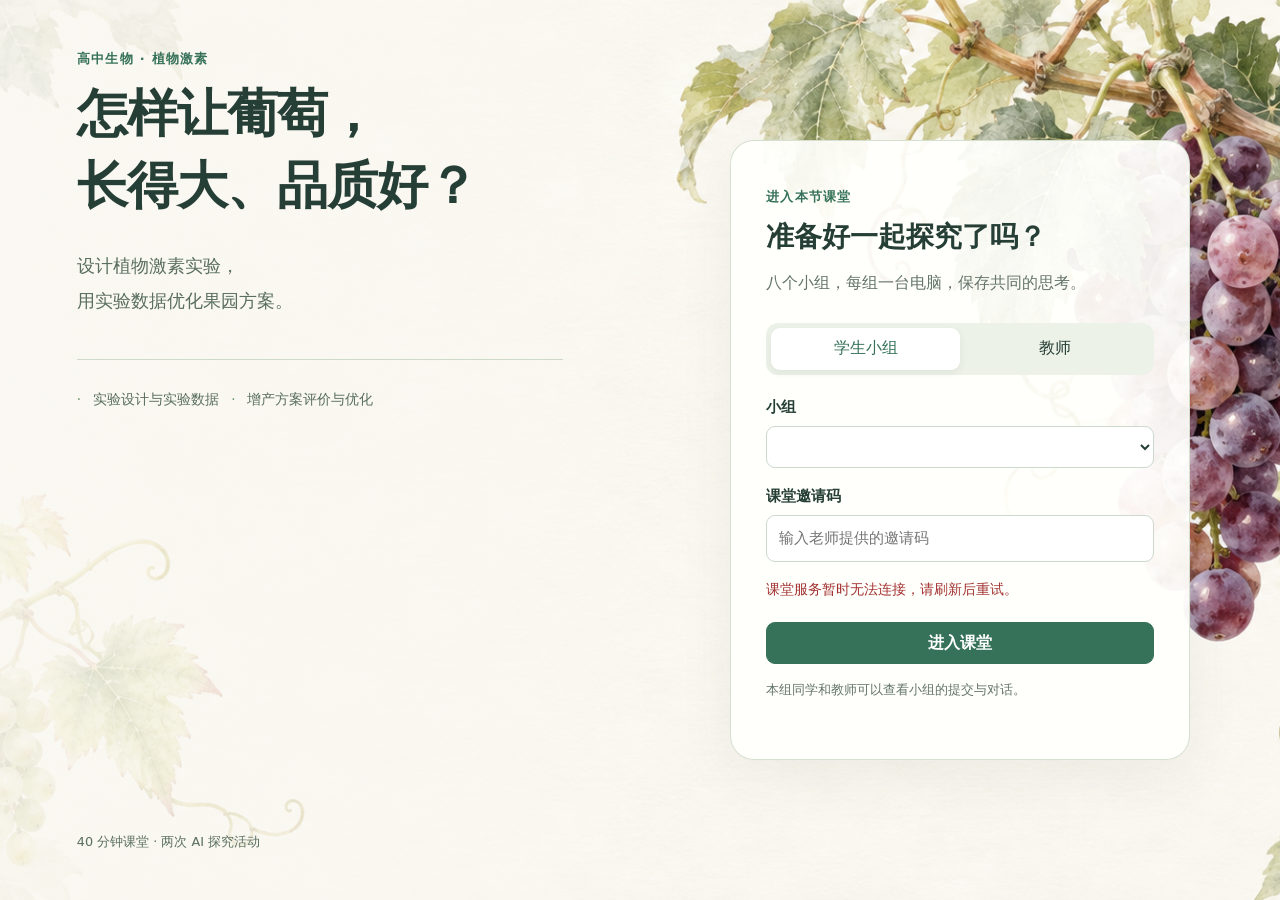
==== classroom-ai-prototype/index.html @ f1df3213 "Display latest submitted text and images in teacher group details" ====
<!doctype html>
<html lang="zh-CN"><head><meta charset="utf-8"><meta name="viewport" content="width=device-width,initial-scale=1"><meta name="description" content="植物激素与葡萄增产：提交实验设计获取百粒质量，拍照评价增产方案"><title>植物激素与葡萄增产</title><link rel="icon" href="data:,"><link rel="stylesheet" href="lesson.css?v=20261009-submitted-materials"><link rel="stylesheet" href="botanical-background.css?v=20261008-green-theme"><link rel="stylesheet" href="student-sidebar.css?v=20261006a"></head>
<body>
<a class="skip-link" href="#main">跳到课堂内容</a>
<section id="loginScreen" class="login-screen"><div class="login-intro"><div><p class="eyebrow">高中生物 · 植物激素</p><h1>怎样让葡萄，<br>长得大、品质好？</h1><p class="intro-text">设计植物激素实验，<br>用实验数据优化果园方案。</p><ol class="intro-steps"><li>实验设计与实验数据</li><li>增产方案评价与优化</li></ol></div><small>40 分钟课堂 · 两次 AI 探究活动</small></div>
<form id="loginForm" class="login-form"><p class="eyebrow">进入本节课堂</p><h2>准备好一起探究了吗？</h2><p class="muted">八个小组，每组一台电脑，保存共同的思考。</p><div class="role-tabs" role="group" aria-label="课堂身份"><button type="button" data-role="student" class="active" aria-pressed="true">学生小组</button><button type="button" data-role="teacher" aria-pressed="false">教师</button></div><label id="groupField">小组<select id="loginGroup" required></select></label><label id="nameField" class="hidden">教师<select id="loginName"></select></label><label>课堂邀请码<input id="classCode" autocomplete="off" required placeholder="输入老师提供的邀请码"></label><label id="teacherPasswordField" class="hidden">教师密码<input id="teacherPassword" type="password" autocomplete="current-password"></label><p id="loginError" class="error" role="alert"></p><button id="loginSubmit" class="primary" type="submit">进入课堂</button><p class="fine">本组同学和教师可以查看小组的提交与对话。</p></form></section>
<div id="app" class="app hidden"><button id="sidebarToggle" type="button" class="sidebar-toggle" aria-label="展开课堂导航" title="展开课堂导航" aria-expanded="false" aria-controls="classroomSidebar"><span aria-hidden="true"></span></button><aside id="classroomSidebar" class="sidebar" aria-label="课堂导航"><p class="side-label">本次研究</p><label class="sr-only" for="lessonSelect">选择课次</label><select id="lessonSelect"></select><nav id="stageNav" aria-label="研究环节"></nav><div class="side-bottom"><button id="legacyButton" class="side-link">旧课记录</button><span id="identityLabel"></span><button id="logoutButton" class="side-link">退出课堂</button></div></aside>
<main id="main" tabindex="-1"><header class="topbar"><span>生物学 / 植物生命活动的调节</span><div id="lessonHeading" class="lesson-heading hidden"><h1 id="questionTitle"></h1><span id="lessonReadOnly" class="state hidden">已归档，只读</span></div><div class="actions"><span id="groupBadge" class="group-badge hidden"></span><span id="syncStatus" role="status">正在同步</span><button id="refreshButton">刷新</button><span class="fine">AI 引导始终在场</span></div></header><div id="emptyState" class="empty hidden"></div>
<div id="lessonSurface"><details id="lessonMaterials" class="lesson-materials"><summary>查阅本课资料<span class="fine">点击展开 / 收起</span></summary><div class="materials-content"><div id="materialTabs" class="material-tabs" role="tablist"></div><div id="materialBody"></div></div></details><div id="teacherControls" class="teacher-controls hidden"></div>
<div class="main-grid" id="mainGrid"><div id="workspace"><div id="studentWorkspace" class="student-grid">

<section class="work-panel panel"><div class="panel-heading"><h2>本组研究记录</h2><span id="workState" class="state">未开始</span></div><p id="submissionTask" class="submission-task"></p><form id="workForm"><div id="workFields"></div><section id="modelTools" class="hidden"></section><div id="generalAttachments"><div class="attachment-head"><strong>本组附件</strong><div class="actions"><button type="button" id="cameraButton">拍照</button><button type="button" id="uploadButton">上传</button></div></div><input type="file" id="fileInput" multiple class="hidden" accept=".png,.jpg,.jpeg,.webp,.pdf,.doc,.docx,.xlsx,.csv,.txt,.md"><p id="attachmentHint" class="fine">拍照后确认即可自动交给 AI；选择文件上传后请点击提交。单份最大 20 MB。</p><div id="workFiles"></div></div><div id="submitRow" class="submit-row"><span id="saveStatus" role="status">草稿自动保存</span><button type="button" id="saveButton">保存草稿</button><button type="submit" id="submitButton" class="primary">提交本组成果</button></div></form><details id="versionsPanel" class="versions"><summary>查看提交与修改记录 <span id="versionCount"></span></summary><div id="versionsBody"></div></details></section></div>
<section id="teacherWorkspace" class="hidden"><div class="overview-heading"><h2>全班探究进展</h2><button type="button" id="teachingGuide">提示词与评分量规</button><p id="overviewSummary" class="muted"></p></div><section id="teacherSummary" class="panel teacher-summary hidden" aria-labelledby="teacherSummaryTitle"><div class="panel-heading"><h2 id="teacherSummaryTitle">实验设计问题智能汇总</h2><div class="actions"><span class="state">随最新提交自动更新</span><button type="button" id="presentSummary">全屏展示问题</button></div></div><p class="fine">汇总各组实验设计中的具体不足及其影响，供教师查看与点评。点击组号查看设计，展开查看原文依据。</p><div id="teacherSummaryBody"></div></section><div id="groupGrid" class="group-grid"></div><div class="teacher-detail-grid"><section id="groupDetail" class="panel"></section><section class="panel teacher-materials"><div class="panel-heading"><h2>当前教学材料</h2></div><div id="teacherMaterials"></div></section></div><details class="panel event-panel"><summary>材料开放与分发记录</summary><div id="eventsBody"></div></details><div id="teacherFileList" class="hidden"></div></section></div>
<aside id="aiPanel" class="ai-panel panel hidden" aria-label="AI 指导">
<div id="conversationScroll"><p class="ai-notice">我会帮助检查方案与证据。结论由你们提出，实验结果以材料标注为准。</p><div id="assignmentArea"></div><div id="chatMessages" aria-live="polite"></div></div>
<div id="chatAttachments"></div>
<form id="chatForm"><label class="sr-only" for="chatInput">向 AI 提问</label><textarea id="chatInput" aria-describedby="chatKeyboardHint" rows="3" maxlength="12000" placeholder="指出你们最想讨论的一个问题……"></textarea><span id="chatKeyboardHint" class="fine chat-keyboard-hint">Enter 发送 · Shift+Enter 换行</span>
<div class="voice-controls chat-toolbar"><button type="button" id="voiceStart">开始说话</button><button type="button" id="voiceStop" class="hidden">停止并发送</button><button type="button" id="voiceCancel" class="hidden">取消</button><button type="button" id="chatCamera">拍照上交</button><button type="button" id="chatUpload">上传材料</button><button type="button" id="chatSubmit">提交本组成果</button><button type="submit" id="sendButton" class="primary">发送</button></div>
<div class="chat-feedback"><span id="voiceStatus" role="status"></span><span id="chatStatus" class="fine"></span></div></form></aside></div></div></main></div>
<aside id="studentScoreBubble" class="score-bubble hidden" aria-label="本组评分与反馈">
<button type="button" id="scoreBubbleToggle" class="score-bubble-toggle" aria-expanded="false" aria-controls="studentScore"><span class="score-bubble-icon" aria-hidden="true">✦</span><span class="score-bubble-label"><strong>评分与反馈</strong><small id="scoreBubbleStage"></small></span><strong id="scoreBubblePoints" class="score-bubble-points" aria-live="polite"></strong><span id="scoreBubbleToggleText">展开</span></button>
<div id="studentScore" class="score-bubble-body hidden"></div><div id="scoreBubbleActions" class="score-bubble-actions hidden"><button type="button" id="scoreBubbleMove">移到左侧</button><button type="button" id="scoreRevise" class="primary">修改本组成果</button></div></aside>
<dialog id="presentationDialog" class="presentation-dialog single-projection" aria-labelledby="presentationTitle"><div id="presentationSurface" class="presentation-surface"><div class="presentation-top"><div><p class="eyebrow">全班交流</p><h2 id="presentationTitle"></h2></div><div class="actions"><button type="button" id="presentationMode" aria-pressed="false" aria-controls="comparison">展示小组与 AI 对话</button><button id="fullscreenButton">全屏</button><button id="closePresentation">关闭展示</button></div></div><div class="compare-controls"><label>展示小组<select id="presentationGroup"></select></label><button id="comparePrevious">← 上一组</button><button id="compareRefresh">更新展示</button><button id="compareNext">下一组 →</button><button id="compareAuto" aria-pressed="false">自动切换（20 秒）</button><span id="compareStatus" class="fine" role="status"></span></div><div id="comparison" class="comparison"></div></div></dialog>
<dialog id="summaryPresentationDialog" class="summary-presentation-dialog" aria-labelledby="summaryPresentationTitle"><div id="summaryPresentationSurface" class="presentation-surface"><div class="presentation-top"><div><p class="eyebrow">环节 2 · 教师查看 · 各组设计不足</p><h2 id="summaryPresentationTitle">实验设计问题智能汇总</h2></div><div class="actions"><button type="button" id="summaryFullscreen">全屏</button><button type="button" id="closeSummaryPresentation">关闭展示</button></div></div><div id="summaryPresentationBody" class="summary-presentation-body" tabindex="0" aria-label="实验设计问题，可滚动查看"></div></div></dialog>
<dialog id="historyDialog" class="history-dialog"><div class="panel-heading"><h2>旧课记录</h2><button id="closeHistory" aria-label="关闭旧课记录">×</button></div><div id="historyBody"></div></dialog>
<dialog id="adjustDialog"><form id="adjustForm"><h2>调整本组假设情境</h2><p id="adjustInfo" class="muted"></p><label>匹配的处理<select id="adjustTreatment"></select></label><label>情境<select id="adjustVariant"><option value="0">情境 A</option><option value="1">情境 B</option><option value="2">情境 C</option></select></label><p id="adjustPreview"></p><label>调整依据<textarea id="adjustReason" minlength="2" maxlength="500" required placeholder="说明与本组方案的对应关系"></textarea></label><div class="actions"><button type="button" id="cancelAdjust">取消</button><button class="primary">保存调整</button></div></form></dialog>
<dialog id="cameraDialog" class="camera-dialog" aria-labelledby="cameraTitle" aria-describedby="cameraStatus"><div class="panel-heading"><h2 id="cameraTitle">拍摄本组方案</h2><button type="button" id="cameraClose" aria-label="关闭拍照">×</button></div><div id="cameraStage" class="camera-stage"><video id="cameraVideo" autoplay muted playsinline class="hidden"></video><canvas id="cameraPhoto" class="hidden" role="img" tabindex="0" aria-label="待上传的照片，可缩放和拖动" aria-describedby="cameraEditHint"></canvas><span id="cameraPlaceholder">正在准备摄像头…</span></div><div id="cameraEditor" class="camera-editor hidden"><div class="camera-zoom-controls" role="group" aria-label="调整照片"><label for="cameraZoom">照片大小</label><button type="button" id="cameraZoomOut" aria-label="缩小照片">−</button><input id="cameraZoom" type="range" min="100" max="400" step="1" value="100" aria-label="照片缩放比例"><button type="button" id="cameraZoomIn" aria-label="放大照片">＋</button><output id="cameraZoomValue" for="cameraZoom">100%</output><button type="button" id="cameraRestore">还原</button></div><p id="cameraEditHint">滚轮缩放，拖动调整位置；仅上传照片框内的内容。也可用滑块缩放，选中照片后按方向键移动。</p></div><p id="cameraStatus" role="status"></p><div class="actions"><button type="button" id="cameraFile">上传文件</button><button type="button" id="cameraRetry" class="hidden">重试</button><button type="button" id="cameraShutter" class="primary">拍摄</button><button type="button" id="cameraConfirm" class="primary hidden">确认上传</button></div></dialog>
<dialog id="scoreDialog"><form id="scoreForm"><h2>教师复核评分</h2><input type="hidden" id="scoreVersion"><div id="scoreFields"></div><label>调整依据<textarea id="scoreReason" required minlength="2" maxlength="1000"></textarea></label><div class="actions"><button type="button" id="scoreCancel">取消</button><button class="primary">保存修分</button></div></form></dialog><div id="toast" class="toast hidden" role="status" aria-live="polite"></div><script src="paths.js?v=1"></script><script src="camera.js?v=11"></script><script src="voice.js?v=2"></script><script src="score-bubble.js?v=20261009-retain-feedback"></script><script src="lesson-widgets.js?v=20261009-teacher-feedback"></script><script src="student-sidebar.js?v=20261006a"></script><script src="chat-stream.js?v=20261006a"></script><script src="lesson.js?v=20261009-submitted-materials"></script>
</body></html>
---- classroom-ai-prototype/lesson.css ----
:root{--ink:#19364d;--muted:#65768a;--navy:#132f46;--blue:#326ac7;--soft:#edf4ff;--green:#24745d;--line:#dce5ed;--surface:#f3f6fa;font-size:16px;color-scheme:light}*{box-sizing:border-box}body{margin:0;background:var(--surface);color:var(--ink);font-family:"Microsoft YaHei","PingFang SC",system-ui,sans-serif;line-height:1.65}button,input,select,textarea{font:inherit;color:inherit}button{cursor:pointer;border:1px solid var(--line);background:white;padding:.55rem .9rem;border-radius:9px;line-height:1.4;min-height:42px}button:hover:not(:disabled){background:var(--soft);border-color:#a9c0df}button:disabled{opacity:.55;cursor:not-allowed}button.primary{background:var(--blue);color:white;border-color:var(--blue);font-weight:600}button.primary:hover:not(:disabled){background:#2557a7}a{color:var(--blue);text-underline-offset:3px}input,select,textarea{width:100%;border:1px solid #cdd9e4;border-radius:9px;background:white;padding:.65rem .75rem}textarea{resize:vertical;min-height:95px;line-height:1.7}label{display:block;font-size:.92rem;font-weight:600}label input,label select,label textarea{margin-top:7px;font-weight:400}:focus-visible{outline:3px solid #80b3ff;outline-offset:3px}h1,h2,h3,p{margin-top:0}h1{line-height:1.4}h2{font-size:1.18rem;line-height:1.5;margin-bottom:12px}h3{font-size:1rem}p{margin-bottom:14px}small,.fine{font-size:.8rem;color:var(--muted)}.muted{color:var(--muted)}.hidden{display:none!important}.actions{display:flex;align-items:center;gap:8px;flex-wrap:wrap}.eyebrow{font-size:.8rem;letter-spacing:.1em;font-weight:600;color:var(--blue);margin-bottom:9px}.brand{display:flex;gap:10px;align-items:center;color:inherit;text-decoration:none}.brand-mark{width:35px;height:35px;background:#eef5ff20;border:1px solid #ffffff30;border-radius:10px;display:grid;place-items:center;font-family:serif;font-size:23px}.brand strong{font-size:1.1rem;letter-spacing:.1em}.sr-only{position:absolute;width:1px;height:1px;padding:0;margin:-1px;overflow:hidden;clip:rect(0,0,0,0);white-space:nowrap;border:0}.skip-link{position:absolute;top:-60px;left:220px;background:white;padding:10px;z-index:2000}.skip-link:focus{top:0}.error{color:#a23131;font-size:.9rem}
.login-screen{min-height:100vh;display:grid;grid-template-columns:1fr 1fr}.login-intro{background:var(--navy);color:white;padding:48px clamp(28px,6vw,100px);display:flex;flex-direction:column;justify-content:space-between;gap:55px}.login-intro h1{font-size:clamp(2.4rem,4vw,4rem);letter-spacing:-.02em;font-weight:650;margin-bottom:28px}.login-intro .eyebrow{color:#8bb6fb}.intro-text{color:#bdcedd;font-size:1.15rem;line-height:1.9}.intro-steps{display:flex;list-style:none;gap:12px;padding:28px 0 0;flex-wrap:wrap;font-size:.85rem;color:#b4c6d7;border-top:1px solid #ffffff26;margin-top:40px}.intro-steps li:before{content:'·';margin-right:12px;color:#8bb6fb}.login-intro small{color:#a1b6c9}.login-form{width:min(480px,100%);margin:auto;padding:45px 35px}.login-form h2{font-size:1.75rem}.login-form>label{margin:16px 0}.login-form>.primary{width:100%;margin:6px 0 15px}.role-tabs{display:flex;background:#e5edf5;border-radius:12px;padding:5px;margin:26px 0 20px}.role-tabs button{flex:1;border:0;background:transparent}.role-tabs .active{background:white;color:var(--blue);box-shadow:0 3px 9px #18354d12}
.app{display:grid;grid-template-columns:195px minmax(0,1fr);min-height:100vh}.sidebar{position:sticky;top:0;height:100vh;background:var(--navy);color:white;padding:25px 17px;display:flex;flex-direction:column;gap:18px}.side-label{color:#a1b6c9;margin:25px 0 -12px;font-size:.8rem}.sidebar select{background:#234158;color:white;border-color:#456075;font-size:.82rem}.sidebar nav{display:grid;gap:7px;margin-top:7px}.stage-button{display:grid;grid-template-columns:28px 1fr;align-items:center;gap:8px;text-align:left;background:transparent;border-color:transparent;color:#c1cfda;padding:12px 8px}.step-no{border:1px solid #ffffff38;border-radius:50%;display:grid;place-items:center;width:26px;height:26px;font-size:.78rem}.stage-name{font-size:.88rem;display:block}.stage-button small{color:#aac0d1;font-size:.74rem}.stage-button.active{background:#ffffff16;color:white;border-color:#ffffff25}.stage-button.active .step-no{background:#8db9ff;color:#19364d;border-color:transparent}.stage-button:hover:not(:disabled){background:#ffffff19;border-color:#ffffff30}.stage-button:disabled{opacity:.45}.side-bottom{margin-top:auto;border-top:1px solid #ffffff20;padding-top:15px;display:grid;gap:10px;font-size:.85rem;color:#b8cad9}.side-link{background:transparent;color:#dce9f5;text-align:left;border-color:transparent;padding:6px 0}.side-link:hover:not(:disabled){background:transparent;color:white;border-color:transparent}main{min-width:0;padding:0 28px 40px}.topbar{height:76px;display:flex;justify-content:space-between;align-items:center;border-bottom:1px solid var(--line);gap:15px;font-size:.8rem;color:var(--muted)}.topbar button{font-size:.8rem;min-height:35px}.topbar #syncStatus{font-size:.76rem}.lesson-heading{display:flex;justify-content:space-between;align-items:center;gap:25px;padding:30px 0 24px}.lesson-heading h1{font-size:clamp(1.5rem,2.1vw,2.05rem);margin-bottom:12px;letter-spacing:-.02em}.lesson-heading p:last-child{max-width:940px;font-size:.92rem;color:var(--muted);margin-bottom:0}.group-badge{white-space:nowrap;font-size:.9rem;border:1px solid #cbdce9;background:white;border-radius:30px;padding:7px 16px}.main-grid{display:grid;grid-template-columns:minmax(0,1fr);gap:20px;align-items:start}.main-grid.with-ai{grid-template-columns:minmax(0,1fr) 340px}.student-grid{display:grid;grid-template-columns:minmax(0,1.06fr) minmax(0,1fr);gap:22px;align-items:start}.panel{background:white;border:1px solid var(--line);border-radius:16px;padding:22px;min-width:0;box-shadow:0 3px 14px #233b5503}.panel-heading{display:flex;align-items:center;justify-content:space-between;gap:12px;margin-bottom:16px}.panel-heading h2{margin:0}.panel-heading .fine{font-size:.75rem}
.material-tabs{display:flex;flex-wrap:wrap;gap:6px;padding-bottom:16px;border-bottom:1px solid var(--line);margin-bottom:20px}.material-tabs button{font-size:.8rem;min-height:34px;padding:6px 11px;max-width:100%;text-align:left}.material-tabs button.active{color:var(--blue);background:var(--soft);border-color:#bed3ef}.material-title{font-size:1.18rem;margin-bottom:16px}.kind{display:inline-block;color:var(--blue);font-size:.76rem;font-weight:600;margin-bottom:8px}.kind.hypothetical{color:#88621f}.material-text{font-size:.93rem;line-height:1.85}.material-figure{margin:0 0 20px}.material-figure img{width:100%;height:auto;border:1px solid var(--line);border-radius:10px;display:block;background:white}.material-figure figcaption{font-size:.8rem;color:var(--muted);margin-top:8px}.material-source{font-size:.75rem;color:var(--muted);border-top:1px solid var(--line);padding-top:14px;margin-top:22px;overflow-wrap:anywhere}.material-table{width:100%;border-collapse:collapse;font-size:.8rem;margin:15px 0}.material-table td,.material-table th{padding:10px 8px;border-bottom:1px solid var(--line);text-align:left}.material-table th{background:var(--surface)}.state{font-size:.76rem;color:var(--green);background:#edf8f3;border-radius:7px;padding:4px 9px;white-space:nowrap}.hints{margin-bottom:22px;background:#f5f8fc;border-radius:10px;padding:4px 13px}.hints details+details{border-top:1px solid var(--line)}summary{cursor:pointer;font-size:.87rem;padding:10px 0;font-weight:600}details p{font-size:.87rem;line-height:1.8;margin:0 0 13px;color:#526b80}.work-field{margin-bottom:19px}.work-field label{margin-bottom:7px}.work-field textarea{font-size:.9rem}.field-note{font-size:.75rem;color:var(--muted);margin-top:5px}.attachment-head{display:flex;align-items:center;justify-content:space-between;border-top:1px solid var(--line);padding-top:17px;margin-top:12px;font-size:.88rem}.attachment-head button{font-size:.8rem;min-height:34px}.submit-row{display:flex;justify-content:flex-end;align-items:center;gap:7px;flex-wrap:wrap;margin-top:20px;padding-top:16px;border-top:1px solid var(--line)}.submit-row span{margin-right:auto;font-size:.75rem;color:var(--muted)}.submit-row button{font-size:.82rem}.versions{margin-top:18px}.version{border-top:1px solid var(--line);padding:12px 0;font-size:.85rem}.version h3{font-size:.9rem}.version dt{font-weight:600;margin-top:10px}.version dd{margin:5px 0;color:#4c6579;white-space:pre-wrap;overflow-wrap:anywhere}.file-row{display:flex;align-items:center;gap:10px;border-top:1px solid var(--line);padding:12px 0}.file-row img{width:58px;height:58px;object-fit:cover;border-radius:6px}.file-meta{flex:1;min-width:0}.file-row a{overflow-wrap:anywhere;font-size:.82rem}.file-row small{display:block;font-size:.74rem}.file-row button{font-size:.73rem;padding:6px;min-height:32px}.file-buttons{display:flex;flex-wrap:wrap;gap:4px}.assignment{padding:15px;background:#fffaf0;border:1px solid #e4d3ad;border-radius:10px;margin-bottom:22px}.assignment img{width:100%;display:block;margin:10px 0}.assignment h3{font-size:.92rem;margin-bottom:8px}.assignment p{font-size:.84rem;margin-bottom:7px}
.ai-panel{position:sticky;top:18px;padding:18px;max-height:calc(100vh - 36px);display:flex;flex-direction:column}.ai-panel .panel-heading{margin-bottom:10px}.ai-panel .panel-heading button{border:0;font-size:22px}.ai-notice{font-size:.8rem;color:var(--muted);padding:12px;background:var(--surface);border-radius:9px}.ai-panel #chatMessages{overflow-y:auto;max-height:48vh;min-height:130px;flex:1;overscroll-behavior:contain}.chat-entry{margin-bottom:20px}.chat-entry .speaker{font-size:.74rem;font-weight:600;color:var(--blue);margin-bottom:5px}.chat-entry p{font-size:.88rem;line-height:1.8;white-space:pre-wrap;overflow-wrap:anywhere;margin-bottom:8px}.chat-entry.student{background:#f3f6fa;padding:12px;border-radius:10px}.chat-entry img{max-width:100%;max-height:200px;object-fit:contain}.chat-entry .error{color:#a23131}.quick-prompts{display:flex;gap:6px;flex-wrap:wrap;margin:12px 0}.quick-prompts button{font-size:.75rem;text-align:left;min-height:30px;padding:6px 8px}.chat-actions{display:flex;align-items:center;justify-content:space-between;gap:8px;margin-top:9px}.chat-actions .fine{font-size:.72rem}.ai-panel textarea{font-size:.88rem;min-height:90px}.chat-attachment{font-size:.78rem;display:flex;justify-content:space-between;align-items:center;margin:4px 0}.chat-attachment button{font-size:.8rem;padding:1px 5px;min-height:25px}.empty{max-width:650px;padding:75px 20px;margin:auto;text-align:center}.empty h1{font-size:1.8rem}.empty label{text-align:left;max-width:420px;margin:20px auto}
.teacher-controls{display:flex;justify-content:space-between;gap:12px;align-items:center;background:#e9f1fc;border:1px solid #cbdcf1;padding:14px 18px;border-radius:12px;margin-bottom:25px;flex-wrap:wrap}.teacher-controls button{font-size:.82rem}.teacher-controls p{font-size:.82rem;margin:0}.overview-heading{display:flex;justify-content:space-between;gap:10px;align-items:center}.overview-heading p{font-size:.84rem}.group-grid{display:grid;grid-template-columns:repeat(3,minmax(0,1fr));gap:14px;margin:5px 0 22px}.group-card{background:white;text-align:left;padding:17px;border-radius:12px;min-height:150px;display:flex;flex-direction:column}.group-card.selected{border:2px solid var(--blue);padding:16px}.group-card header{display:flex;justify-content:space-between;gap:8px;align-items:center;width:100%;font-size:1rem}.group-card p{font-size:.84rem;color:var(--muted);margin:15px 0 10px;display:-webkit-box;-webkit-line-clamp:2;-webkit-box-orient:vertical;overflow:hidden;overflow-wrap:anywhere}.group-card footer{font-size:.75rem;color:var(--muted);margin-top:auto}.teacher-detail-grid{display:grid;grid-template-columns:minmax(0,1.15fr) minmax(0,1fr);gap:20px;align-items:start}.teacher-materials details+details{border-top:1px solid var(--line)}.teacher-materials .material-title{font-size:1rem}.teacher-materials .material-text{font-size:.84rem}.event-panel{margin-top:20px}.event-row{font-size:.8rem;border-top:1px solid var(--line);padding:10px 0;overflow-wrap:anywhere}.teacher-detail-title{display:flex;justify-content:space-between;align-items:center;gap:8px}.teacher-detail-title h2{margin:0}.teacher-detail-title button{font-size:.8rem}.teacher-detail-grid dl{font-size:.9rem}.teacher-detail-grid dt{font-weight:600;margin-top:13px}.teacher-detail-grid dd{margin:7px 0;color:#476075;white-space:pre-wrap;overflow-wrap:anywhere}.notice{font-size:.85rem;color:#795819;background:#fff7e4;padding:12px;border-radius:8px}.teacher-detail-grid .assignment{margin-top:18px}.teacher-chat details{margin-top:20px;border-top:1px solid var(--line)}.teacher-chat .chat-entry{padding:10px 0}
dialog{border:1px solid var(--line);border-radius:18px;color:var(--ink);padding:26px;width:min(600px,94vw);max-height:92vh;background:white}dialog::backdrop{background:#10273dd0;backdrop-filter:blur(3px)}dialog label{margin:15px 0}dialog .actions{justify-content:flex-end}dialog h2{font-size:1.4rem}.presentation-dialog{width:98vw;max-width:none;max-height:96vh}.presentation-top{display:flex;align-items:center;justify-content:space-between;gap:20px}.presentation-top h2{font-size:1.75rem}.compare-controls{display:flex;gap:15px;align-items:center;flex-wrap:wrap;margin:10px 0 25px}.compare-controls label{display:flex;gap:10px;align-items:center;margin:0;font-size:1rem}.compare-controls select{width:130px;margin:0}.comparison{display:grid;grid-template-columns:1fr 1fr;gap:30px;align-items:start}.comparison>section{border:1px solid var(--line);border-radius:14px;padding:25px;min-width:0}.comparison h3{font-size:1.6rem;margin-bottom:18px}.comparison dt{font-size:1.05rem;font-weight:600;margin:18px 0 6px}.comparison dd{font-size:1.18rem;white-space:pre-wrap;margin:0;overflow-wrap:anywhere}.comparison .assignment p{font-size:1rem}.comparison img{max-width:100%;height:auto}.presentation-dialog:fullscreen{width:100vw;height:100vh;max-height:none;border:0;border-radius:0;overflow:auto}.history-dialog{width:min(950px,96vw)}.camera-dialog{width:min(750px,94vw)}.camera-stage{background:#edf2f6;min-height:240px;display:grid;place-items:center;border-radius:10px}.camera-stage video,.camera-stage canvas{width:100%;max-height:60vh;object-fit:contain}.toast{position:fixed;bottom:25px;left:50%;transform:translateX(-50%);background:#17364d;color:white;padding:13px 22px;border-radius:12px;box-shadow:0 6px 30px #132f4640;z-index:3000;max-width:90vw;font-size:.9rem}.loading{color:var(--muted);padding:25px;text-align:center}.record-image{display:block;max-width:100%;max-height:420px;object-fit:contain;border:1px solid var(--line);margin:12px 0}.selected-file{background:var(--soft)!important;color:var(--blue)}
@media(min-width:1700px){main{padding-left:40px;padding-right:40px}.panel{padding:26px}}@media(max-width:1350px){.main-grid.with-ai .student-grid,.main-grid.with-ai .teacher-detail-grid{grid-template-columns:1fr}.topbar>span{display:none}}@media(max-width:1100px){.app{grid-template-columns:160px minmax(0,1fr)}.sidebar{padding:22px 12px}.brand strong{font-size:.96rem}main{padding:0 18px 30px}.student-grid{gap:15px}.panel{padding:17px}.lesson-heading{gap:12px}.group-badge{font-size:.8rem}.main-grid.with-ai{grid-template-columns:1fr}.ai-panel{position:fixed;right:15px;bottom:15px;top:15px;width:min(390px,94vw);max-height:none;z-index:90;box-shadow:0 15px 80px #18364d55}.ai-panel #chatMessages{max-height:none}.group-grid{grid-template-columns:repeat(2,minmax(0,1fr))}.teacher-detail-grid{grid-template-columns:1fr}}@media(max-width:820px){.student-grid{grid-template-columns:1fr}.app{grid-template-columns:140px minmax(0,1fr)}.sidebar .brand strong{font-size:.84rem}.sidebar .brand-mark{width:28px;height:28px;font-size:20px}.stage-button{grid-template-columns:22px 1fr;padding:10px 3px;gap:6px}.stage-button .step-no{width:22px;height:22px}.stage-button .stage-name{font-size:.78rem}.stage-button small{font-size:.68rem}.lesson-heading h1{font-size:1.5rem}.group-badge{display:none}.comparison{gap:12px}.comparison>section{padding:14px}.login-intro{padding:35px 25px}.login-intro h1{font-size:2.5rem}}@media(max-width:580px){.login-screen{grid-template-columns:1fr}.login-intro{gap:28px;padding:24px}.login-intro h1{font-size:2rem;margin-bottom:12px}.login-intro h1 br{display:none}.intro-text,.intro-steps,.login-intro>small{display:none}.login-form{padding:30px 24px}.login-form h2{font-size:1.4rem}.app{display:block}.sidebar{position:static;height:auto;padding:15px;gap:12px}.sidebar .brand,.side-label{display:none}.sidebar nav{display:flex;overflow-x:auto;gap:5px;margin:0}.stage-button{flex:0 0 98px;min-width:0}.side-bottom{display:flex;align-items:center;justify-content:space-between;margin:0;padding-top:8px;gap:8px}.side-bottom button{font-size:.8rem;min-height:30px}.side-bottom #identityLabel{font-size:.75rem}.topbar{height:auto;min-height:63px;padding:10px 0}.topbar .actions{width:100%;justify-content:space-between}.topbar #syncStatus{max-width:125px}.lesson-heading{padding:22px 0}.lesson-heading h1{font-size:1.4rem}.group-grid{grid-template-columns:1fr 1fr;gap:10px}.group-card{padding:12px}.group-card.selected{padding:11px}.group-card header{display:block}.group-card .state{display:inline-block;margin-top:7px}.comparison{grid-template-columns:1fr}.presentation-top h2{font-size:1.3rem}.presentation-top{align-items:start}.panel-heading .fine{display:none}.teacher-controls .actions{width:100%}.overview-heading{display:block}.file-row{flex-wrap:wrap}.file-buttons{margin-left:auto}}@media print{.sidebar,.topbar,.teacher-controls,.actions,.ai-panel,button{display:none!important}.app,main{display:block;padding:0}body{background:white}.panel{box-shadow:none;break-inside:avoid}.comparison{display:grid;grid-template-columns:1fr 1fr}}

.material-figure img{max-height:300px;object-fit:contain}.teacher-materials .material-figure img{max-height:240px}
.comparison .assignment{padding:14px;margin:12px 0}.comparison .assignment img{height:220px;object-fit:contain}.comparison .assignment p{font-size:.87rem;margin:7px 0}.comparison dl{margin-top:14px}.comparison dd{margin-bottom:14px}
.presentation-dialog[open]{display:flex;flex-direction:column;height:96dvh;max-height:96dvh;overflow:hidden;padding:20px}
.presentation-top .eyebrow{margin-bottom:6px}.presentation-top h2{font-size:1.5rem;margin-bottom:6px}
.presentation-top,.compare-controls{flex-shrink:0}.presentation-top .actions{flex-shrink:0}
.compare-controls{gap:10px 14px;margin:8px 0 12px}.compare-controls select{width:110px}
.comparison{flex:1;min-height:0;align-items:stretch;gap:20px;grid-template-columns:repeat(2,minmax(0,1fr))}
.comparison>section{display:flex;flex-direction:column;min-height:0;padding:18px;overflow:hidden}
.comparison-heading{flex-shrink:0}.comparison-heading h3{font-size:1.35rem;margin:0 0 4px}.comparison-heading p{font-size:.75rem;margin:0 0 8px}
.comparison-score{flex-shrink:0;max-height:46%;overflow:auto;padding:10px 12px;background:#f1f6fc;border:1px solid #d5e2f1;border-radius:10px;overflow-wrap:anywhere}
.comparison-score-heading{display:flex;align-items:center;justify-content:space-between;gap:10px;flex-wrap:wrap}
.comparison-score-heading>strong{font-size:1.4rem}.comparison-score-heading small{font-size:.95rem;font-weight:400}
.comparison-points{display:flex;gap:6px 15px;flex-wrap:wrap;margin-top:8px;font-size:.82rem}.comparison-points strong{white-space:nowrap}
.comparison-feedback{margin-top:10px;border-top:1px solid #d5e2f1;padding-top:8px}.comparison-feedback h4{margin:0 0 4px;font-size:1rem}
.comparison-feedback ol{padding-left:1.4em;margin:0}.comparison-feedback li+li{margin-top:5px}.comparison-feedback li,.comparison-feedback p{font-size:.92rem;line-height:1.65}
.comparison-feedback p{margin:4px 0}.comparison-feedback .fine{font-size:.78rem}.comparison-feedback summary{padding:6px 0;font-size:.8rem}
.comparison-work{flex:1;min-height:0;overflow:auto;margin-top:12px;padding-right:6px;scrollbar-gutter:stable;overscroll-behavior:contain}
.comparison-work:focus-visible{outline:2px solid var(--blue);outline-offset:2px}.comparison-work>:first-child{margin-top:0}
.comparison-fields{display:grid;grid-template-columns:repeat(2,minmax(0,1fr));gap:12px 20px}.comparison-field{grid-column:1/-1;min-width:0}.comparison-field.is-short{grid-column:auto}
.comparison-fields dt{margin:0 0 4px;font-size:1rem}.comparison-fields dd{margin:0;font-size:1.05rem}
.presentation-dialog:fullscreen{height:100dvh;max-height:none}
@media(max-width:820px){.presentation-dialog{padding:16px}.comparison-score{padding:10px}.compare-controls{margin-bottom:12px}.comparison-score-heading>strong{font-size:1.15rem}}
@media(max-width:580px){.presentation-dialog[open]{height:96dvh;overflow:auto}.presentation-top{flex-wrap:wrap;gap:10px}.presentation-top h2{margin-bottom:0}.compare-controls label{font-size:.85rem}.compare-controls select{width:88px}.comparison{flex:none;display:grid;grid-template-columns:1fr}.comparison>section{height:75dvh;min-height:440px}.comparison-score{max-height:52%}}
@media print{.presentation-dialog[open]{display:block;height:auto;max-height:none;overflow:visible}.comparison{display:grid;grid-template-columns:1fr 1fr}.comparison>section{height:auto;overflow:visible}.comparison-score{max-height:none;overflow:visible}.comparison-work{overflow:visible}}

/* The conversation is the permanent classroom surface; work scrolls separately. */
.main-grid.with-ai{display:grid;grid-template-columns:minmax(0,1.3fr) minmax(310px,1fr);gap:22px;align-items:start}
.main-grid.with-ai #aiPanel{order:0;position:sticky;top:16px;right:auto;bottom:auto;width:auto;height:calc(100dvh - 32px);max-height:900px;z-index:auto;box-shadow:0 5px 25px #19364d09;padding:22px}
.main-grid.with-ai #workspace{order:1;min-width:0}
.main-grid.with-ai .student-grid{display:block}
#conversationScroll{overflow-y:auto;overscroll-behavior:contain;flex:1;min-height:140px;padding-right:6px;scrollbar-width:thin}
.ai-panel #chatMessages{overflow:visible;max-height:none;min-height:0;flex:none}
.material-panel{border-bottom:1px solid var(--line);margin-bottom:22px;padding-bottom:8px}
.material-panel .panel-heading h2{font-size:.9rem;color:var(--muted)}
.material-title{font-size:1.07rem}.material-figure img{max-height:270px}.material-text{font-size:.87rem}
.ai-panel .ai-notice{margin-bottom:14px;padding:9px 12px;font-size:.78rem}
.ai-panel textarea{height:72px;min-height:60px;max-height:150px}
.voice-controls{display:flex;gap:7px;flex-wrap:wrap;align-items:center;margin-top:9px}
.voice-controls button,.field-mic{font-size:.78rem;min-height:33px;padding:5px 10px}
#voiceStart{background:#eaf4ee;color:#24674d;border-color:#d0e6d8}#voiceStop,.field-mic.is-recording{background:#a63e37;color:white;border-color:#a63e37}
.field-mic.is-recording:hover:not(:disabled){background:#8e302b;border-color:#8e302b}
#voiceStatus,.field-voice-status{font-size:.74rem;color:var(--muted);flex:1;min-width:100px}.field-mic{color:var(--blue)}
.field-voice-controls{margin-top:6px}.field-voice-status{overflow-wrap:anywhere}.field-voice-status:empty{display:none}
.opener{border-left:3px solid #799dcc;padding-left:14px}.quick-prompts{margin:8px 0}.quick-prompts button{font-size:.73rem}
.student-score{margin-bottom:12px}.student-score:empty{display:none}.score-heading{display:flex;gap:12px;justify-content:space-between;align-items:center;padding:10px 0}.score-heading strong{font-size:1.15rem}
.score-stage{border-bottom:1px solid var(--line)}.score-stage summary{font-size:.8rem}.score-item{display:grid;grid-template-columns:1fr auto;gap:4px 8px;font-size:.8rem;padding:7px 0}.score-item p,.score-item small{grid-column:1/-1;margin:0}.score-item small{overflow-wrap:anywhere}
.group-grid{grid-template-columns:repeat(4,minmax(0,1fr))}.group-score{width:100%;display:flex;align-items:baseline;gap:6px;font-size:1.7rem;font-weight:650}.group-score span{margin-left:auto;font-size:.75rem;font-weight:400;color:var(--muted)}
.stage-dots{display:flex;gap:5px;flex-wrap:wrap;font-size:.72rem;margin:8px 0 14px}.stage-dots span{background:var(--soft);padding:3px 7px;border-radius:5px}
.model-diagram{margin:20px 0;display:flex;flex-direction:column;align-items:center;gap:2px}.model-node{padding:13px 12px;background:#f4f7fc;border:1px solid #cfdceb;border-radius:10px;width:100%;text-align:center;font-size:.88rem;overflow-wrap:anywhere}
.model-arrow{min-height:36px;text-align:center;color:var(--muted);width:100%;font-size:1.15rem}.model-arrow[data-target],.model-node[data-target]{cursor:pointer}.model-node[data-target]:hover,.model-arrow[data-target]:hover{outline:2px dashed #7296c5;background:#edf4ff}
.scientist-tray{display:flex;gap:7px;flex-wrap:wrap;margin:15px 0}.scientist-tray button{font-size:.8rem;border-color:#aabed7;background:#f7faff;cursor:grab}.scientist-tray button[aria-pressed=true]{background:var(--blue);color:white}
.model-tag{display:inline-flex;gap:5px;align-items:center;background:#dfeafb;color:#244975;border-radius:6px;font-size:.73rem;padding:3px 7px;margin:4px}.model-tag button{border:0;background:transparent;padding:0 2px;min-height:20px;font-size:1rem}
#modelTools{margin:20px 0;border-top:1px solid var(--line);padding-top:20px}#modelTools>.actions button{font-size:.78rem}
#historyBody pre{white-space:pre-wrap;overflow-wrap:anywhere;font:inherit;font-size:.85rem}#teacherScore{margin-bottom:22px}
@media(min-width:1400px){.main-grid.with-ai{grid-template-columns:minmax(0,1.45fr) minmax(380px,1fr)}.main-grid.with-ai #aiPanel{top:14px}}
@media(max-width:1100px){.main-grid.with-ai{grid-template-columns:minmax(0,1.2fr) minmax(270px,1fr);gap:14px}.main-grid.with-ai #aiPanel{padding:15px}.group-grid{grid-template-columns:repeat(2,minmax(0,1fr))}.work-panel{padding:15px}}
@media(max-width:820px){.app{grid-template-columns:125px minmax(0,1fr)}.main-grid.with-ai{grid-template-columns:1fr}.main-grid.with-ai #aiPanel{position:sticky;top:8px;height:62dvh;min-height:390px;z-index:5;max-height:670px}.main-grid.with-ai #workspace{position:relative}.lesson-heading{padding:15px 0}.lesson-heading h1{font-size:1.3rem}.lesson-heading p{font-size:.82rem;margin-bottom:5px}.ai-notice{display:none}.material-panel .panel-heading{display:none}}
@media(max-width:580px){.app{display:block}.sidebar{height:auto}.main-grid.with-ai #aiPanel{top:0;height:62dvh;min-height:360px;padding:12px;box-shadow:0 8px 20px #19364d14}.ai-panel .panel-heading h2{font-size:1rem;margin-bottom:2px}.ai-panel textarea{min-height:48px}.voice-controls button{min-height:30px}.main-grid.with-ai{gap:15px}.topbar{min-height:44px}.topbar .fine{display:none}.material-figure img{max-height:190px}.group-card{min-height:170px}.score-heading{align-items:start;flex-wrap:wrap}}

.student-view.app{height:100dvh;min-height:0;overflow:hidden}
.student-view main{height:100dvh;display:flex;flex-direction:column;overflow:hidden;padding-bottom:16px;min-width:0}
.student-view .topbar,.student-view .lesson-heading{flex:none}
.student-view #lessonSurface{flex:1;min-height:0;display:flex;flex-direction:column}
.student-view .lesson-heading{padding:16px 0}.student-view .lesson-heading h1{font-size:1.65rem}.student-view .lesson-heading p{margin-bottom:6px;font-size:.84rem}
.student-view .main-grid.with-ai{flex:1;min-height:0;align-items:stretch}
.student-view .main-grid.with-ai #aiPanel{position:relative;top:auto;height:100%;min-height:0;max-height:none}
.student-view #workspace{overflow-y:auto;overscroll-behavior:contain;scrollbar-width:thin}
.student-view .work-panel{min-height:100%}
.student-view #conversationScroll{min-height:60px}
@media(max-width:820px){.student-view .main-grid.with-ai{grid-template-rows:minmax(285px,60%) minmax(0,1fr);gap:10px}.student-view .lesson-heading h1{font-size:1.25rem}.student-view .lesson-heading{padding:8px 0}.student-view #aiPanel .panel-heading{margin-bottom:4px}.student-view .conversation-tools{margin:5px 0}.student-view .quick-prompts{display:none}.student-view #conversationScroll{min-height:30px}.student-view .student-score{margin-bottom:8px}}
@media(max-width:580px){.student-view.app{display:flex;flex-direction:column}.student-view main{flex:1;min-height:0;height:auto;padding-bottom:8px}.student-view .sidebar{flex:none;padding:8px 12px;gap:5px}.student-view .sidebar nav{margin:0}.student-view .sidebar>select{display:none}.student-view .side-bottom{padding-top:3px}.student-view .stage-button{padding:5px 2px;flex-basis:90px}.student-view .stage-button small{display:none}.student-view .topbar{min-height:36px;padding:3px 0}.student-view .lesson-heading .eyebrow{display:none}.student-view #taskText{font-size:.72rem}.student-view .main-grid.with-ai{grid-template-rows:minmax(280px,65%) minmax(0,1fr)}.student-view #aiPanel .panel-heading .fine{display:none}}
@media(max-width:820px){.student-view #chatInput{height:56px;min-height:48px;max-height:100px}}
.material-figure[data-material-id="jensen"] img,.material-figure[data-material-id="bayer"] img{max-height:none}

/* Keep the reading area tall by sharing one toolbar for all input methods. */
.lesson-heading h1{margin-bottom:0}
.student-view .topbar{height:52px}
.student-view .lesson-heading{padding:12px 0}
.student-view #aiPanel> .panel-heading{flex:none;margin-bottom:12px}
.student-view #chatForm,.student-view #chatAttachments{flex:none}
#chatAttachments{max-height:92px;overflow-y:auto}
#chatInput{display:block;height:64px;min-height:56px}
.chat-toolbar{gap:6px;margin-top:8px}
.chat-toolbar button{font-size:.76rem;padding:5px 8px;white-space:nowrap}
.chat-toolbar #chatSubmit{color:var(--blue)}
.chat-toolbar #sendButton{margin-left:auto;padding-inline:14px}
.chat-feedback{display:flex;flex-wrap:wrap;gap:2px 12px;margin-top:5px;line-height:1.5}
.chat-feedback #voiceStatus{flex:0 1 auto;min-width:0;overflow-wrap:anywhere}
.chat-feedback #chatStatus{font-size:.72rem}
.chat-feedback span:empty{display:none}
@media(max-width:820px){.student-view .main-grid.with-ai{grid-template-rows:minmax(300px,74%) minmax(0,1fr)}.student-view .lesson-heading{padding:8px 0}.student-view #aiPanel>.panel-heading{margin-bottom:8px}.chat-toolbar{gap:5px}.chat-toolbar button{padding:5px 7px}}
@media(max-width:580px){.student-view .topbar{height:36px}.student-view .main-grid.with-ai{grid-template-rows:minmax(300px,78%) minmax(0,1fr)}}

/* Keep the question and group in the top bar, leaving height for both work areas. */
.topbar,.student-view .topbar{height:auto;min-height:52px;padding:7px 0;flex-wrap:wrap}
.topbar>.lesson-heading{flex:1;min-width:0;padding:0;gap:10px;justify-content:center}
.topbar .lesson-heading h1{font-size:clamp(1.1rem,1.4vw,1.65rem);margin:0;color:var(--ink);overflow-wrap:anywhere}
.topbar .group-badge{display:inline-block;padding:4px 14px}
.topbar>.actions{flex:none;width:auto;justify-content:flex-end}
.student-view #lessonMaterials{margin-bottom:12px}
#chatForm{margin-top:10px}
#teacherControls{margin-top:16px}
@media(max-width:1000px){.topbar>.lesson-heading{flex-basis:100%;justify-content:flex-start}.topbar>.actions{margin-left:auto}.topbar .lesson-heading h1{font-size:1.15rem}}
@media(max-width:580px){.topbar,.student-view .topbar{height:auto;gap:5px;padding:6px 0}.topbar .lesson-heading h1{font-size:1.05rem}.topbar .group-badge{font-size:.75rem;padding:3px 10px}.student-view #lessonMaterials{margin-bottom:8px}}

/* Course resources stay above both work areas and open without shrinking them. */
.lesson-materials{position:relative;flex:none;background:white;border:1px solid var(--line);border-radius:10px;margin-top:12px;z-index:20}
.lesson-materials>summary{padding:10px 15px;color:var(--blue)}
.lesson-materials>summary .fine{float:right;font-weight:400;margin-left:12px}
.materials-content{position:absolute;top:calc(100% + 6px);left:0;right:0;max-height:65dvh;overflow:auto;padding:20px;background:white;border:1px solid var(--line);border-radius:12px;box-shadow:0 12px 36px #19364d26}
.materials-content .material-figure{max-width:800px;margin-inline:auto}
.submission-task{font-size:.86rem;color:var(--muted);line-height:1.8;margin-bottom:22px}
.location-fields{display:grid;grid-template-columns:1fr 1fr;gap:0 18px}
.location-fields>.work-field:not(.short-field),.location-fields>#modelTools{grid-column:1/-1}
.short-field input{border:0;border-bottom:1px solid #9cafc3;border-radius:0;padding:6px 3px;background:#f9fbfe}
#modelTools{border-top:0;padding-top:0;margin:0}
.model-step{padding:0 0 20px;margin-bottom:20px;border-bottom:1px solid var(--line)}
.model-step h3{display:flex;align-items:center;gap:8px;font-size:.94rem;margin-bottom:10px}
.model-step h3>span{display:inline-grid;place-items:center;width:25px;height:25px;background:var(--soft);color:var(--blue);border-radius:50%;flex:none}
.model-step h3 small{margin-left:auto;color:var(--green)}
.step-locked{color:var(--muted)}
.uploaded-model,.uploaded-answer{margin:16px 0}
.uploaded-model img,.uploaded-answer img{display:block;width:100%;height:auto;border-radius:8px}
.uploaded-model figcaption,.uploaded-answer figcaption{margin-top:6px;text-align:right}
.uploaded-model figcaption button,.uploaded-answer figcaption button{font-size:.75rem;min-height:30px;padding:3px 8px}
.picture-board{position:relative;border:1px solid var(--line);border-radius:8px;margin-block:18px}
.picture-board[data-picture-board]{cursor:crosshair}
.picture-name{position:absolute;transform:translate(-50%,-50%);background:#ecf4ffed;color:#194a86;border:1px solid #729bd0;border-radius:6px;padding:3px 6px;display:flex;align-items:center;gap:4px;font-size:.75rem;white-space:nowrap;box-shadow:0 2px 5px #19364d22}
.picture-name button{padding:0;min-height:22px;width:20px;line-height:1;border:0;background:transparent}
.picture-cursor{position:absolute;transform:translate(-50%,-50%);color:#d33;font-size:24px;pointer-events:none}
.answer-text{white-space:pre-wrap;overflow-wrap:anywhere}
.upload-empty{padding:20px;margin-top:12px;border:1px dashed #c8d6e4;border-radius:8px;text-align:center;color:var(--muted);font-size:.85rem}
@media(max-width:580px){.location-fields{grid-template-columns:1fr}.materials-content{padding:14px;max-height:60dvh}.lesson-materials{margin-top:6px}.lesson-materials>summary{padding:7px 12px}}

/* Make the live frame and the captured photo use the available screen. */
.camera-dialog{width:96vw;max-width:1600px;height:94vh;height:94dvh;max-height:96dvh;padding:20px;overflow:hidden}
.camera-dialog[open]{display:flex;flex-direction:column;gap:12px}
.camera-dialog .panel-heading{margin:0;flex:none}
.camera-dialog .camera-stage{position:relative;flex:1;min-height:0;width:100%;overflow:hidden;background:#102333;color:#e3edf5}
.camera-dialog .camera-stage video,.camera-dialog .camera-stage canvas{position:absolute;inset:0;display:block;width:100%;height:100%;max-height:none;object-fit:contain}
.camera-dialog .camera-stage canvas{inset:auto;left:50%;top:50%;transform:translate(-50%,-50%);outline:1px solid #d9e7f5;outline-offset:-1px;touch-action:none;user-select:none}
.camera-dialog .camera-stage canvas:focus-visible{outline:3px solid #80b3ff;outline-offset:-3px}
.camera-dialog .camera-stage canvas.is-zoomed{cursor:grab}
.camera-dialog .camera-stage canvas.is-dragging{cursor:grabbing}
.camera-editor{flex:none;padding:10px 14px;border:1px solid var(--line);border-radius:10px;background:var(--surface)}
.camera-zoom-controls{display:flex;align-items:center;justify-content:center;gap:10px;flex-wrap:wrap}
.camera-zoom-controls label{margin:0;font-size:.85rem;white-space:nowrap}
.camera-zoom-controls input[type=range]{width:clamp(100px,25vw,300px);min-width:70px;padding:0;accent-color:var(--blue);cursor:pointer}
.camera-zoom-controls output{min-width:48px;text-align:center;font-size:.85rem;font-variant-numeric:tabular-nums}
.camera-zoom-controls button{min-height:36px;padding:5px 12px}
.camera-editor p{margin:7px 0 0;text-align:center;color:var(--muted);font-size:.78rem}
.camera-dialog #cameraStatus{flex:none;margin:0;font-size:.9rem}
.camera-dialog>.actions{flex:none}
.camera-dialog>.actions button{min-height:46px;padding:9px 22px}
@media(max-width:580px){.camera-dialog{width:calc(100vw - 12px);height:calc(100dvh - 12px);max-height:none;padding:12px;border-radius:12px}.camera-dialog>.actions{gap:6px}.camera-dialog>.actions button{flex:1;padding:8px 10px}.camera-dialog h2{font-size:1.1rem}}
@media(max-width:580px){.camera-editor{padding:8px}.camera-zoom-controls{gap:6px}.camera-zoom-controls label{flex-basis:100%;text-align:center}.camera-zoom-controls input[type=range]{flex:1;width:70px}.camera-zoom-controls button{min-height:40px}.camera-editor p{font-size:.72rem}.camera-dialog #cameraStatus{font-size:.8rem}}
@media(max-height:600px) and (min-width:581px){.camera-dialog{padding:12px}.camera-dialog[open]{gap:8px}.camera-dialog h2{font-size:1.1rem}.camera-dialog #cameraClose{min-height:34px;padding:4px 10px}.camera-dialog>.actions button{min-height:38px;padding:6px 16px}.camera-editor{padding:6px 10px}.camera-editor p{margin-top:4px;font-size:.72rem}.camera-dialog #cameraStatus{font-size:.8rem}}

/* The score remains visible independently of work/chat scrolling. */
.score-bubble{position:fixed;right:24px;bottom:22px;z-index:100;width:380px;max-width:calc(100vw - 28px);max-height:76vh;max-height:76dvh;display:flex;flex-direction:column;overflow:hidden;border:1px solid #aac6ec;border-radius:20px;background:#fff;box-shadow:0 12px 44px #153d7136}
.score-bubble-toggle{display:flex;align-items:center;gap:10px;flex:none;width:100%;min-height:78px;padding:14px 16px;border:0;border-radius:0;background:#245cb2;color:#fff;text-align:left}
.score-bubble-toggle:hover:not(:disabled){background:#1b4e9d}
.score-bubble-icon{display:grid;place-items:center;flex:none;width:32px;height:32px;border-radius:11px;background:#ffffff20;color:#ffe49b;font-size:24px}
.score-bubble-label{display:grid;gap:4px;flex:1;min-width:0}
.score-bubble-label strong{font-size:.94rem}.score-bubble-label small{font-size:.72rem;color:#d9e8ff}
.score-bubble-points{font-size:1.35rem;white-space:nowrap;font-variant-numeric:tabular-nums}
#scoreBubbleToggleText{font-size:.72rem;color:#d9e8ff}
.score-bubble-body{overflow-y:auto;overscroll-behavior:contain;padding:16px 18px 18px;min-height:0;scrollbar-width:thin;font-size:.85rem;line-height:1.8}
.bubble-total{display:flex;justify-content:space-between;align-items:center;color:var(--muted);padding-bottom:10px;border-bottom:1px solid var(--line)}
.bubble-total strong{color:var(--ink)}.feedback-version{font-size:.75rem;color:var(--muted);margin:10px 0}
.score-bubble-body h3{font-size:.9rem;margin:0 0 6px}.score-bubble-body ul,.score-bubble-body ol{padding-left:20px;margin:0}.score-bubble-body li+li{margin-top:7px}.score-bubble-body li{overflow-wrap:anywhere;white-space:pre-wrap}
.feedback-strengths{padding:12px;background:#edf7f2;border-radius:12px;margin-bottom:12px}.feedback-strengths h3{color:#22684f}
.feedback-improvements{padding:12px;background:#fff7e7;border:1px solid #eddbb5;border-radius:12px;margin-bottom:12px}.feedback-improvements h3{color:#805615}
.feedback-complete{color:#22684f;background:#edf7f2;padding:12px;border-radius:12px}.feedback-breakdown{border-top:1px solid var(--line);margin-top:12px}
.feedback-revise{width:100%;margin-top:12px}.feedback-footnote{margin:8px 0 0}.feedback-waiting{margin:14px 0 0}
.score-history{padding:12px 0;margin:8px 0;border-top:1px solid var(--line);border-bottom:1px solid var(--line)}
.score-history h3{font-size:.85rem;margin:0 0 8px}.score-history ol{display:flex;flex-wrap:wrap;gap:8px;list-style:none;padding:0;margin:0}
.score-history li,.score-bubble-body .score-history li{display:grid;gap:2px;margin:0;padding:7px 11px;border:1px solid var(--line);border-radius:10px;background:#f5f7fa;line-height:1.5;white-space:normal}
.score-history li.is-current{border-color:#aac6ec;background:#edf4ff}.score-history li>span,.score-history small{font-size:.7rem;color:var(--muted);font-weight:400}.score-history strong{font-size:1rem;font-variant-numeric:tabular-nums}
.score-bubble-actions{display:flex;gap:8px;flex:none;padding:12px 16px;border-top:1px solid var(--line);background:#f8fbff}.score-bubble-actions button{font-size:.8rem}.score-bubble-actions .primary{flex:1}
.score-bubble.is-left{left:215px;right:auto}
.score-bubble.is-collapsed{width:340px}.score-bubble.is-collapsed .score-bubble-toggle{min-height:68px}
.student-view #workspace{padding-bottom:0}
.student-view #studentWorkspace{display:flex;flex-direction:column;min-height:100%}
.student-view .work-panel{flex:1;padding-bottom:88px}
@media(max-width:820px){.score-bubble{right:12px;bottom:12px;width:370px;max-height:58dvh}.score-bubble.is-collapsed{width:310px}.score-bubble-toggle{min-height:68px;padding:10px 12px}.score-bubble-body{padding:12px 14px}.student-view .work-panel{padding-bottom:80px}}
@media(max-width:580px){.score-bubble{right:8px;bottom:8px;max-width:calc(100vw - 16px);max-height:60dvh}.score-bubble.is-collapsed{width:280px}.score-bubble.is-collapsed .score-bubble-toggle{min-height:58px}.score-bubble-icon{width:26px;height:26px;font-size:20px}.score-bubble-points{font-size:1.16rem}.score-bubble-label strong{font-size:.84rem}}
@media(max-width:820px){.score-bubble.is-left{left:12px;right:auto}}
/* Two-part inquiry: preserve source image proportions and keep versions distinct. */
.inquiry-results { margin: 12px 0; }
.inquiry-result { margin: 14px 0 22px; padding-bottom: 14px; border-bottom: 1px solid var(--line, #dbe3db); }
.inquiry-result h3 { margin: 8px 0; font-size: 16px; }
.inquiry-result p { white-space: pre-wrap; overflow-wrap: anywhere; font-size: 14px; }
.inquiry-result img { display: block; width: auto; max-width: 100%; max-height: 380px; height: auto; object-fit: contain; margin: 10px auto; }
.comparison .inquiry-result img { max-height: 480px; }
.chat-entry .inquiry-result img { max-height: 380px; }
.experiment-reply { padding: 12px; border: 1px solid var(--line); border-radius: 10px; }
.experiment-reply .inquiry-result:last-child { margin-bottom: 0; padding-bottom: 0; border-bottom: 0; }
.chat-keyboard-hint { display: block; margin: 4px 0 0; }
.version-assessment { padding: 14px 0; }
.version-assessment h4 { margin: 0 0 10px; }

.teacher-summary{margin-bottom:22px;padding:22px}.teacher-summary h3{font-size:1rem;margin:0 0 10px}.summary-issue{border-top:1px solid var(--line);padding:18px 0 10px}.summary-issue p{font-size:.9rem;line-height:1.8;margin:8px 0}.summary-groups{display:flex;flex-wrap:wrap;gap:6px}.summary-groups button{min-height:32px;padding:4px 10px;font-size:.8rem}.summary-issue details{margin-top:7px}.summary-issue details p{color:var(--muted);overflow-wrap:anywhere}.summary-discussion{background:var(--surface);padding:16px;border-radius:10px;margin-top:12px}.summary-discussion li{line-height:1.8;margin-bottom:5px}@media(max-width:580px){.teacher-summary{padding:15px}.teacher-summary .panel-heading{flex-wrap:wrap;gap:8px}}

.presentation-surface{display:flex;flex-direction:column;flex:1;min-height:0;width:100%;background:white}
.presentation-surface:fullscreen{width:100vw;height:100dvh;padding:24px;overflow:hidden;background:white}
.comparison-chat{margin-top:8px;padding:4px 12px 8px 4px}
.comparison-chat .chat-entry{padding:16px 18px;border:1px solid #d5e2f1;border-radius:12px;background:#f3f7ff;margin:0 0 18px}
.comparison-chat .chat-entry.student{background:#f3f6fa;border-color:var(--line);margin-left:24px}
.comparison-chat .chat-entry:not(.student){margin-right:24px}
.comparison-chat .chat-entry .speaker{font-size:.92rem;margin-bottom:8px}
.comparison-chat .chat-entry p{font-size:1.15rem;line-height:1.85}
.comparison-chat .chat-entry img{max-height:400px}
.conversation-opener{margin-bottom:16px;color:var(--muted)}
.conversation-opener p{white-space:pre-wrap}
.summary-number{display:inline-grid;place-items:center;min-width:1.7em;height:1.7em;border-radius:50%;background:var(--soft);color:var(--blue);font-size:.8em;margin-right:10px;flex-shrink:0}
.summary-issue h3{display:flex;align-items:baseline;overflow-wrap:anywhere}
.summary-overview{color:var(--muted)}
.summary-pending{margin-top:12px}
.summary-presentation-dialog{width:98vw;max-width:none;padding:24px}
.summary-presentation-dialog[open]{display:flex;height:96dvh;max-height:96dvh;overflow:hidden}
.summary-presentation-dialog .presentation-top{border-bottom:1px solid var(--line);padding-bottom:16px;margin-bottom:20px}
.summary-presentation-body{flex:1;min-height:0;overflow:auto;overscroll-behavior:contain;scrollbar-gutter:stable;padding:0 12px 12px 0}
.summary-presentation-body .summary-overview{font-size:1.2rem;margin-bottom:22px}
.summary-presentation-body .summary-issues{display:grid;grid-template-columns:repeat(2,minmax(0,1fr));gap:20px}
.summary-presentation-body .summary-issue{border:1px solid var(--line);border-radius:16px;padding:24px;min-width:0}
.summary-presentation-body .summary-issue h3{font-size:clamp(1.3rem,1.7vw,1.8rem);line-height:1.6;margin:0 0 14px}
.summary-presentation-body .summary-detail{font-size:1.15rem;line-height:1.8;margin:0 0 18px;overflow-wrap:anywhere}
.summary-presentation-body .summary-groups button{font-size:.95rem;min-height:38px}
.summary-presentation-body .summary-issue details{margin-top:12px}
.summary-presentation-body .summary-discussion{margin:20px 0}
.summary-presentation-body .summary-discussion h3{font-size:1.05rem;margin-bottom:8px}
.summary-presentation-body .summary-discussion ol{margin:0;padding-left:1.5em;font-size:1.1rem}
@media(max-width:820px){.summary-presentation-body .summary-issues{grid-template-columns:1fr}.summary-presentation-body .summary-issue{padding:18px}.summary-presentation-dialog{padding:16px}.presentation-top{flex-wrap:wrap}.presentation-top .actions{flex-shrink:1}}
@media(max-width:580px){.presentation-surface{flex:none}.presentation-surface:fullscreen{overflow:auto;padding:16px}.summary-presentation-dialog .presentation-surface{flex:1}.comparison-chat .chat-entry{padding:12px}.comparison-chat .chat-entry.student{margin-left:12px}.comparison-chat .chat-entry:not(.student){margin-right:12px}}

#teacherSummaryBody{max-height:560px;overflow-y:auto;padding-right:8px}

.mass-table-scroll{overflow-x:auto;margin:16px 0}.mass-table{width:100%;font-size:15px}.mass-table caption{text-align:left;font-weight:700;margin-bottom:10px}.mass-table th,.mass-table td{padding:12px 10px;text-align:left}.mass-table td strong{white-space:nowrap}

/* Classroom projection: one group, equal space for work and feedback. */
.feedback-long>summary{font:inherit;font-weight:400;padding:0;line-height:inherit}
.feedback-long .feedback-expand{font-size:.85em;color:var(--blue);text-decoration:underline}
.feedback-long[open]>summary .feedback-preview{display:none}
.feedback-long[open]>summary .feedback-expand{font-size:0}
.feedback-long[open]>summary .feedback-expand:after{content:'收起全文';font-size:16px}
.feedback-long>p{font:inherit;line-height:inherit;margin:8px 0;white-space:pre-wrap}
.single-projection{--projection-font:clamp(28px,2vw,36px)}
.single-projection[open]{height:98dvh;max-height:98dvh;padding:16px}
.single-projection .presentation-surface{flex:1;min-height:0}
.single-projection .presentation-surface:fullscreen{padding:16px;height:100dvh;overflow:hidden}
.single-projection .presentation-top{gap:12px;flex-wrap:wrap}
.single-projection .presentation-top .eyebrow{display:none}
.single-projection .presentation-top h2{font-size:28px;margin:0;line-height:1.35}
.single-projection .compare-controls{margin:8px 0 12px;gap:8px 14px}
.single-projection .compare-controls select{width:115px}
.single-projection .comparison{flex:1;min-height:0;grid-template-columns:repeat(2,minmax(0,1fr));gap:16px;overflow:hidden}
.single-projection .comparison.is-chat{grid-template-columns:minmax(0,1fr)}
.single-projection .comparison>.notice,.single-projection .comparison>.loading{grid-column:1/-1}
.single-projection .comparison>section{min-height:0;height:auto;padding:18px;overflow:hidden;border-radius:12px}
.single-projection .comparison-heading h3{font-size:28px;margin:0 0 6px;line-height:1.35}
.single-projection .projection-review-heading{display:flex;align-items:baseline;justify-content:space-between;gap:8px 24px;flex-wrap:wrap;margin-bottom:6px;font-size:28px;line-height:1.35}
.single-projection .projection-review-heading h3{font-size:inherit;margin:0}
.single-projection .projection-total{font-size:inherit;line-height:inherit;white-space:nowrap}
.single-projection .projection-total small{font-size:inherit;font-weight:400}
.single-projection .projection-review{background:#f3f7fc}
.single-projection .comparison-work,.single-projection .projection-review-scroll{flex:1;min-height:0;overflow:auto;overscroll-behavior:contain;scrollbar-gutter:stable;margin:0;padding:0 8px 8px 0}
.single-projection .comparison-work,.single-projection .projection-review-scroll,
.single-projection .comparison :is(p,li,dd,dt,summary,.answer-text,.projection-strength),
.single-projection .comparison .comparison-feedback :is(p,li,summary){font-size:var(--projection-font);line-height:1.5;color:var(--ink)}
.single-projection .comparison .projection-caption,.single-projection .comparison .feedback-version{font-size:20px;line-height:1.5;color:#4c6276;margin:4px 0 12px}
.single-projection .comparison-fields{grid-template-columns:minmax(0,1fr);gap:18px;margin:0}
.single-projection .comparison-field.is-short{grid-column:1/-1}
.single-projection .comparison-fields dt{font-weight:600;margin-bottom:6px}
.single-projection .comparison-fields dd{margin:0}
.single-projection .comparison :is(.record-image,.assignment img,.comparison-chat img,.uploaded-answer img){display:block;width:100%;max-width:100%;max-height:none;height:auto;object-fit:contain}
.single-projection .comparison-work a:has(img){display:block;cursor:zoom-in}
.single-projection .comparison-score{max-height:none;overflow:visible;padding:0;border:0;background:transparent}
.single-projection .comparison-score-heading{display:block;margin:0 0 12px}
.single-projection .comparison-score-heading .state{display:inline-block;font-size:18px;margin-top:6px}
.single-projection .comparison-feedback{margin-top:12px;padding-top:12px}
.single-projection .comparison-feedback h4{font-size:24px;margin:16px 0 8px;color:#365a79}
.single-projection .comparison-feedback h4:first-child{margin-top:0}
.single-projection .comparison-feedback ol{margin:0;padding-left:1.4em}
.single-projection .comparison-feedback li+li{margin-top:12px}
.single-projection .projection-details{margin-top:18px;border-top:1px solid #cedae7;padding-top:8px}
.single-projection .projection-details>summary{font-size:22px}
.single-projection .projection-details :is(h3,h4){font-size:26px}
.single-projection .comparison .score-history :is(li,strong,span,small){font-size:24px}
.single-projection .comparison table{width:100%;font-size:var(--projection-font)}
.single-projection .comparison :is(td,th){font-size:var(--projection-font);padding:10px 8px}
.single-projection .comparison-chat .chat-entry{margin:0 0 18px}
.single-projection .comparison-chat .speaker{font-size:20px}
.single-projection .feedback-long[open]>summary .feedback-expand:after{font-size:22px}
@media(max-width:899px){
  .single-projection[open]{overflow:auto;height:98dvh}
  .single-projection .presentation-surface,.single-projection .presentation-surface:fullscreen{overflow:auto;flex:1}
  .single-projection .comparison{flex:none;overflow:visible;grid-template-columns:minmax(0,1fr)}
  .single-projection .comparison>section{height:auto;min-height:280px;max-height:none}
  .single-projection .comparison-work,.single-projection .projection-review-scroll{flex:none;overflow:visible}
}
@media print{
  .single-projection[open],.single-projection .presentation-surface{display:block;height:auto;overflow:visible}
  .single-projection .comparison{display:grid;grid-template-columns:repeat(2,minmax(0,1fr));overflow:visible}
  .single-projection .comparison>section,.single-projection .comparison-work,.single-projection .projection-review-scroll{height:auto;overflow:visible}
}

.teacher-current-feedback{margin:18px 0;padding:18px 20px;background:var(--surface);border:1px solid var(--line);border-radius:12px}
.teacher-current-feedback>h3{margin:0 0 12px;font-size:1.05rem}.teacher-current-feedback .feedback-version{margin:0 0 12px}.teacher-current-feedback section+section{margin-top:16px}.teacher-current-feedback section h3{font-size:.92rem;margin:0 0 6px}.teacher-current-feedback ul,.teacher-current-feedback ol{padding-left:22px;margin:0;line-height:1.8}.teacher-current-feedback li{overflow-wrap:anywhere}

.teacher-submitted-work{margin:22px 0;min-width:0}.teacher-submitted-work>h3{margin:0 0 10px}.teacher-submitted-work .record-image{width:100%;max-width:100%;max-height:none;height:auto;object-fit:contain}
---- classroom-ai-prototype/botanical-background.css ----
/* 与第一课共用深绿、鼠尾草绿和米白配色，保留第二课的葡萄水彩背景。 */
:root {
  --ink: #263f36;
  --muted: #65756b;
  --navy: #203e33;
  --blue: #367259;
  --soft: #edf3ec;
  --line: #dce3d8;
  --surface: #f7f8f2;
  --botanical-hover: #295c46;
  --botanical-border: #afc5af;
}

body { background: #fcfbf7; }
button:hover:not(:disabled) { border-color: #aec3af; }
button.primary:hover:not(:disabled) { background: var(--botanical-hover); }
:focus-visible { outline-color: #80ae8d; }
input, select, textarea { border-color: #cdd9cd; }

.login-screen {
  background: #faf8f2 url("assets/grape-watercolor-background.png") center / cover no-repeat;
}
.login-intro {
  background: linear-gradient(90deg, rgba(250, 248, 242, .88), rgba(250, 248, 242, .45) 80%, transparent);
  color: var(--ink);
}
.login-intro .brand-mark {
  color: #44694e;
  background: rgba(255, 253, 246, .85);
  border-color: #c9d2bd;
}
.login-intro .eyebrow { color: var(--blue); }
.login-intro .intro-steps li::before { color: #6d956b; }
.login-intro .intro-text { color: #596e5e; }
.login-intro .intro-steps {
  color: #596e5e;
  border-top-color: #cdd9c9;
}
.login-intro > small { color: #596e5e; }
.login-form {
  width: min(460px, calc(100% - 40px));
  margin: 40px auto;
  align-self: center;
  background: rgb(255 255 252 / 93%);
  border: 1px solid rgb(207 219 201 / 85%);
  border-radius: 24px;
  box-shadow: 0 16px 55px rgb(51 77 41 / 7%);
}
.role-tabs { background: #edf2e8; }
.role-tabs .active { box-shadow: 0 3px 9px rgb(38 63 54 / 7%); }

.app > main {
  background: linear-gradient(rgba(250, 248, 242, .88), rgba(250, 248, 242, .94)),
    url("assets/grape-watercolor-background.png") center top / cover no-repeat;
}

/* 导航、资料和聊天区。 */
.sidebar select { background: #2e4d3f; border-color: #5b7764; }
.side-label, .stage-button small { color: #bacdbc; }
.stage-button, .side-bottom { color: #d0ddd0; }
.side-link { color: #e0ebe0; }
.stage-button.active .step-no { background: #b8d2aa; color: var(--navy); }
.group-badge { border-color: var(--line); }
.panel, .group-card { background: rgb(255 255 253 / 94%); }
.panel { box-shadow: 0 3px 14px rgb(38 63 54 / 2%); }
.lesson-materials { background: rgb(255 255 253 / 96%); }
.materials-content { box-shadow: 0 12px 36px rgb(38 63 54 / 15%); }
.material-tabs button.active { border-color: var(--botanical-border); }
.teacher-controls { background: #edf3e9; border-color: #d2dfcc; }
.hints { background: var(--surface); }
details p, .version dd, .teacher-detail-grid dd { color: #596e5e; }
.chat-entry.student { background: #f0f4ed; }
.main-grid.with-ai #aiPanel { box-shadow: 0 8px 20px rgb(38 63 54 / 8%); }
.opener { border-left-color: #80ae8d; }
.short-field input { border-bottom-color: #a0b49f; background: #fafcf7; }
.upload-empty { border-color: var(--botanical-border); }

/* 评分与投屏沿用同一绿色主题；警告、改进建议和录音保留各自的状态色。 */
.score-bubble {
  border-color: var(--botanical-border);
  box-shadow: 0 12px 44px rgb(37 73 51 / 18%);
}
.score-bubble-toggle { background: var(--blue); }
.score-bubble-toggle:hover:not(:disabled) { background: var(--botanical-hover); }
.score-bubble-label small, #scoreBubbleToggleText { color: #e0ebe0; }
.score-history li, .score-bubble-body .score-history li { background: var(--surface); }
.score-history li.is-current,
.score-bubble-body .score-history li.is-current { border-color: var(--botanical-border); background: #edf3e9; }
.score-bubble-actions { background: #f7f9f3; }
.comparison-score { background: var(--soft); border-color: var(--line); }
.comparison-feedback, .single-projection .projection-details { border-color: var(--line); }
.comparison-chat .chat-entry { background: #f7f9f3; border-color: var(--line); }
.comparison-chat .chat-entry.student { background: #f0f4ed; }
.single-projection .projection-review { background: var(--surface); }
.single-projection .comparison .projection-caption,
.single-projection .comparison .feedback-version { color: #596e5e; }
.single-projection .comparison-feedback h4 { color: var(--blue); }
dialog::backdrop { background: rgb(26 49 39 / 82%); }
.toast { background: var(--navy); box-shadow: 0 6px 30px rgb(32 62 51 / 25%); }

/* 图片、模型标记与拍照预览中的交互颜色。 */
.model-node { background: var(--surface); border-color: var(--line); }
.model-node[data-target]:hover, .model-arrow[data-target]:hover {
  outline-color: #80ae8d;
  background: var(--soft);
}
.scientist-tray button { border-color: var(--botanical-border); background: #fafcf7; }
.scientist-tray button[aria-pressed=true] { background: var(--blue); }
.model-tag { background: #dfeadb; color: var(--navy); }
.picture-name {
  background: rgb(237 243 236 / 93%);
  color: var(--navy);
  border-color: #80ae8d;
  box-shadow: 0 2px 5px rgb(38 63 54 / 13%);
}
.camera-stage { background: var(--soft); }
.camera-dialog .camera-stage { background: #1b2d24; color: #e0ebe0; }
.camera-dialog .camera-stage canvas { outline-color: var(--line); }
.camera-dialog .camera-stage canvas:focus-visible { outline-color: #80ae8d; }

@media (max-width: 820px) {
  .login-form { width: calc(100% - 28px); padding: 30px 24px; }
}
@media (max-width: 580px) {
  .login-screen {
    background-size: auto 760px;
    background-position: 62% top;
  }
  .login-intro {
    background: linear-gradient(90deg, rgba(250, 248, 242, .93), rgba(250, 248, 242, .65));
  }
  .login-form { width: calc(100% - 32px); margin: 0 auto 24px; }
  .app > main { background-size: auto 100vh; background-position: right top; }
}
@media print {
  body, .login-screen, .login-intro, .app > main, .panel, .group-card { background: white; }
  .login-form { box-shadow: none; }
}
---- classroom-ai-prototype/student-sidebar.css ----
/* 仅学生使用抽屉导航；教师侧栏的尺寸、定位及导航样式保持原状。 */
.sidebar-toggle { display: none; }

@media screen {
  .student-view.app { display: block; --student-sidebar-width: min(260px, calc(100vw - 48px)); }
  .student-view main { width: 100%; height: 100dvh; }
  .student-view .sidebar-toggle {
    display: grid;
    place-items: center;
    position: fixed;
    left: 0;
    top: 50%;
    transform: translateY(-50%);
    z-index: 301;
    width: 24px;
    min-height: 56px;
    padding: 0;
    border: 1px solid #ffffff35;
    border-left: 0;
    border-radius: 0 10px 10px 0;
    color: white;
    background: var(--navy);
    box-shadow: 3px 0 12px #173c3326;
    transition: left 180ms ease;
  }
  .student-view .sidebar-toggle:hover { background: var(--blue); border-color: #ffffff50; }
  .student-view .sidebar-toggle > span { width: 8px; height: 8px; border-right: 2px solid currentColor; border-top: 2px solid currentColor; transform: rotate(45deg); margin-left: -3px; }
  .student-view.sidebar-open .sidebar-toggle { left: var(--student-sidebar-width); }
  .student-view.sidebar-open .sidebar-toggle > span { transform: rotate(-135deg); margin-left: 3px; }
  .student-view .sidebar {
    position: fixed;
    inset: 0 auto 0 0;
    z-index: 300;
    width: var(--student-sidebar-width);
    height: 100dvh;
    padding: 18px 16px;
    gap: 18px;
    overflow-y: auto;
    overscroll-behavior: contain;
    transform: translateX(-100%);
    visibility: hidden;
    transition: transform 180ms ease, visibility 180ms;
  }
  .student-view.sidebar-open .sidebar {
    transform: translateX(0);
    visibility: visible;
    box-shadow: 12px 0 36px #173c332b;
  }
  .student-view .side-label { display: block; margin: 0 0 -12px; }
  .student-view .sidebar > select { display: block; flex: none; }
  .student-view .sidebar nav { display: grid; overflow: visible; margin: 7px 0 0; gap: 7px; }
  .student-view .stage-button { grid-template-columns: 28px 1fr; padding: 12px 8px; gap: 8px; }
  .student-view .stage-button .step-no { width: 26px; height: 26px; }
  .student-view .stage-button .stage-name { font-size: .88rem; }
  .student-view .stage-button small { display: block; font-size: .74rem; }
  .student-view .side-bottom { display: grid; justify-content: stretch; margin-top: auto; padding-top: 15px; gap: 10px; }
}

@media (prefers-reduced-motion: reduce) {
  .student-view .sidebar, .student-view .sidebar-toggle { transition: none; }
}
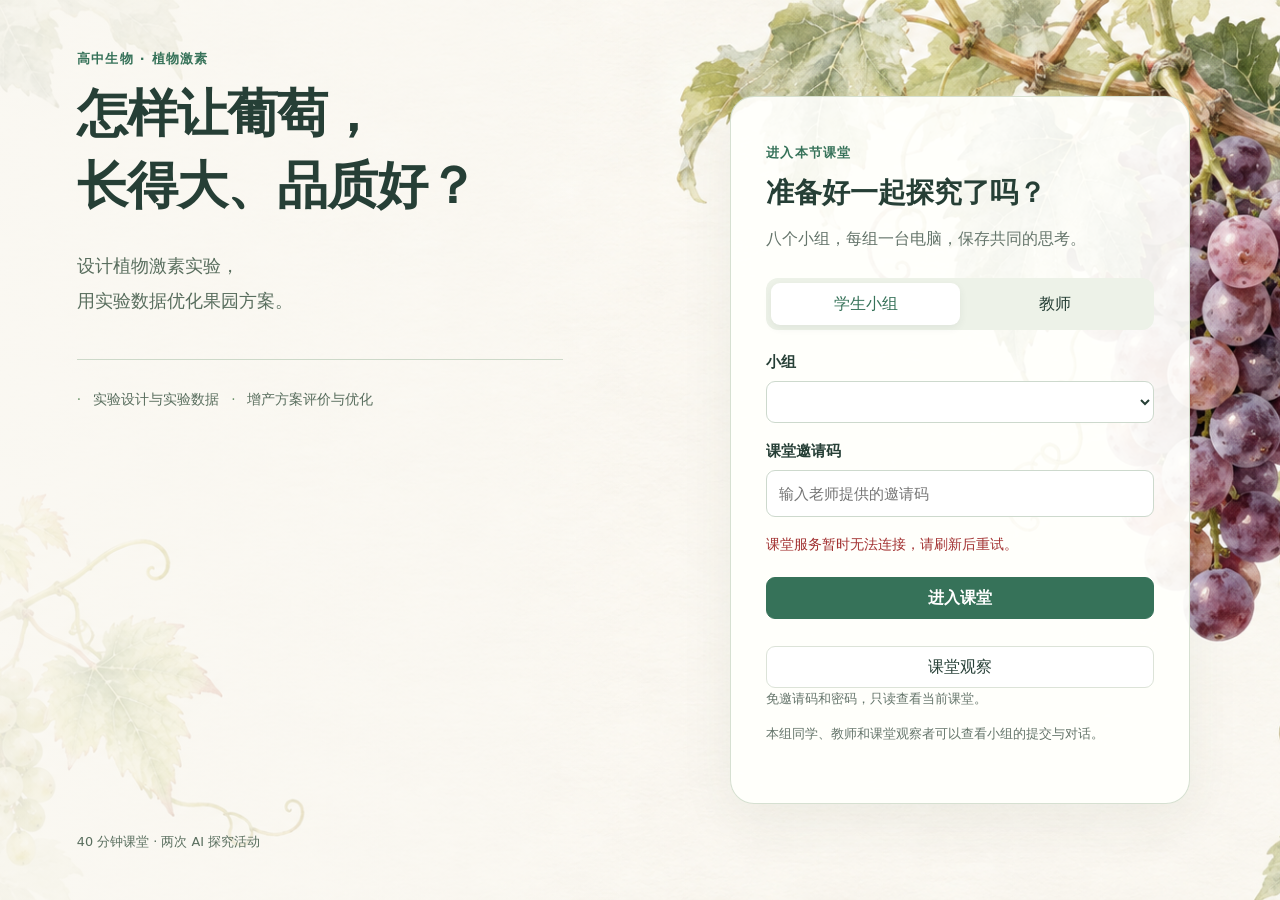
==== commit 4cbaa8f6: "Add anonymous read-only classroom observation entrance" ====
--- a/classroom-ai-prototype/index.html
+++ b/classroom-ai-prototype/index.html
@@ -1,9 +1,9 @@
 <!doctype html>
-<html lang="zh-CN"><head><meta charset="utf-8"><meta name="viewport" content="width=device-width,initial-scale=1"><meta name="description" content="植物激素与葡萄增产：提交实验设计获取百粒质量，拍照评价增产方案"><title>植物激素与葡萄增产</title><link rel="icon" href="data:,"><link rel="stylesheet" href="lesson.css?v=20261009-submitted-materials"><link rel="stylesheet" href="botanical-background.css?v=20261008-green-theme"><link rel="stylesheet" href="student-sidebar.css?v=20261006a"></head>
+<html lang="zh-CN"><head><meta charset="utf-8"><meta name="viewport" content="width=device-width,initial-scale=1"><meta name="description" content="植物激素与葡萄增产：提交实验设计获取百粒质量，拍照评价增产方案"><title>植物激素与葡萄增产</title><link rel="icon" href="data:,"><link rel="stylesheet" href="lesson.css?v=20261009-observer"><link rel="stylesheet" href="botanical-background.css?v=20261008-green-theme"><link rel="stylesheet" href="student-sidebar.css?v=20261006a"></head>
 <body>
 <a class="skip-link" href="#main">跳到课堂内容</a>
 <section id="loginScreen" class="login-screen"><div class="login-intro"><div><p class="eyebrow">高中生物 · 植物激素</p><h1>怎样让葡萄，<br>长得大、品质好？</h1><p class="intro-text">设计植物激素实验，<br>用实验数据优化果园方案。</p><ol class="intro-steps"><li>实验设计与实验数据</li><li>增产方案评价与优化</li></ol></div><small>40 分钟课堂 · 两次 AI 探究活动</small></div>
-<form id="loginForm" class="login-form"><p class="eyebrow">进入本节课堂</p><h2>准备好一起探究了吗？</h2><p class="muted">八个小组，每组一台电脑，保存共同的思考。</p><div class="role-tabs" role="group" aria-label="课堂身份"><button type="button" data-role="student" class="active" aria-pressed="true">学生小组</button><button type="button" data-role="teacher" aria-pressed="false">教师</button></div><label id="groupField">小组<select id="loginGroup" required></select></label><label id="nameField" class="hidden">教师<select id="loginName"></select></label><label>课堂邀请码<input id="classCode" autocomplete="off" required placeholder="输入老师提供的邀请码"></label><label id="teacherPasswordField" class="hidden">教师密码<input id="teacherPassword" type="password" autocomplete="current-password"></label><p id="loginError" class="error" role="alert"></p><button id="loginSubmit" class="primary" type="submit">进入课堂</button><p class="fine">本组同学和教师可以查看小组的提交与对话。</p></form></section>
+<form id="loginForm" class="login-form"><p class="eyebrow">进入本节课堂</p><h2>准备好一起探究了吗？</h2><p class="muted">八个小组，每组一台电脑，保存共同的思考。</p><div class="role-tabs" role="group" aria-label="课堂身份"><button type="button" data-role="student" class="active" aria-pressed="true">学生小组</button><button type="button" data-role="teacher" aria-pressed="false">教师</button></div><label id="groupField">小组<select id="loginGroup" required></select></label><label id="nameField" class="hidden">教师<select id="loginName"></select></label><label>课堂邀请码<input id="classCode" autocomplete="off" required placeholder="输入老师提供的邀请码"></label><label id="teacherPasswordField" class="hidden">教师密码<input id="teacherPassword" type="password" autocomplete="current-password"></label><p id="loginError" class="error" role="alert"></p><button id="loginSubmit" class="primary" type="submit">进入课堂</button><button id="observerLogin" class="observer-login" type="button" aria-describedby="observerHint">课堂观察</button><p id="observerHint" class="fine">免邀请码和密码，只读查看当前课堂。</p><p class="fine">本组同学、教师和课堂观察者可以查看小组的提交与对话。</p></form></section>
 <div id="app" class="app hidden"><button id="sidebarToggle" type="button" class="sidebar-toggle" aria-label="展开课堂导航" title="展开课堂导航" aria-expanded="false" aria-controls="classroomSidebar"><span aria-hidden="true"></span></button><aside id="classroomSidebar" class="sidebar" aria-label="课堂导航"><p class="side-label">本次研究</p><label class="sr-only" for="lessonSelect">选择课次</label><select id="lessonSelect"></select><nav id="stageNav" aria-label="研究环节"></nav><div class="side-bottom"><button id="legacyButton" class="side-link">旧课记录</button><span id="identityLabel"></span><button id="logoutButton" class="side-link">退出课堂</button></div></aside>
 <main id="main" tabindex="-1"><header class="topbar"><span>生物学 / 植物生命活动的调节</span><div id="lessonHeading" class="lesson-heading hidden"><h1 id="questionTitle"></h1><span id="lessonReadOnly" class="state hidden">已归档，只读</span></div><div class="actions"><span id="groupBadge" class="group-badge hidden"></span><span id="syncStatus" role="status">正在同步</span><button id="refreshButton">刷新</button><span class="fine">AI 引导始终在场</span></div></header><div id="emptyState" class="empty hidden"></div>
 <div id="lessonSurface"><details id="lessonMaterials" class="lesson-materials"><summary>查阅本课资料<span class="fine">点击展开 / 收起</span></summary><div class="materials-content"><div id="materialTabs" class="material-tabs" role="tablist"></div><div id="materialBody"></div></div></details><div id="teacherControls" class="teacher-controls hidden"></div>
@@ -25,5 +25,5 @@
 <dialog id="historyDialog" class="history-dialog"><div class="panel-heading"><h2>旧课记录</h2><button id="closeHistory" aria-label="关闭旧课记录">×</button></div><div id="historyBody"></div></dialog>
 <dialog id="adjustDialog"><form id="adjustForm"><h2>调整本组假设情境</h2><p id="adjustInfo" class="muted"></p><label>匹配的处理<select id="adjustTreatment"></select></label><label>情境<select id="adjustVariant"><option value="0">情境 A</option><option value="1">情境 B</option><option value="2">情境 C</option></select></label><p id="adjustPreview"></p><label>调整依据<textarea id="adjustReason" minlength="2" maxlength="500" required placeholder="说明与本组方案的对应关系"></textarea></label><div class="actions"><button type="button" id="cancelAdjust">取消</button><button class="primary">保存调整</button></div></form></dialog>
 <dialog id="cameraDialog" class="camera-dialog" aria-labelledby="cameraTitle" aria-describedby="cameraStatus"><div class="panel-heading"><h2 id="cameraTitle">拍摄本组方案</h2><button type="button" id="cameraClose" aria-label="关闭拍照">×</button></div><div id="cameraStage" class="camera-stage"><video id="cameraVideo" autoplay muted playsinline class="hidden"></video><canvas id="cameraPhoto" class="hidden" role="img" tabindex="0" aria-label="待上传的照片，可缩放和拖动" aria-describedby="cameraEditHint"></canvas><span id="cameraPlaceholder">正在准备摄像头…</span></div><div id="cameraEditor" class="camera-editor hidden"><div class="camera-zoom-controls" role="group" aria-label="调整照片"><label for="cameraZoom">照片大小</label><button type="button" id="cameraZoomOut" aria-label="缩小照片">−</button><input id="cameraZoom" type="range" min="100" max="400" step="1" value="100" aria-label="照片缩放比例"><button type="button" id="cameraZoomIn" aria-label="放大照片">＋</button><output id="cameraZoomValue" for="cameraZoom">100%</output><button type="button" id="cameraRestore">还原</button></div><p id="cameraEditHint">滚轮缩放，拖动调整位置；仅上传照片框内的内容。也可用滑块缩放，选中照片后按方向键移动。</p></div><p id="cameraStatus" role="status"></p><div class="actions"><button type="button" id="cameraFile">上传文件</button><button type="button" id="cameraRetry" class="hidden">重试</button><button type="button" id="cameraShutter" class="primary">拍摄</button><button type="button" id="cameraConfirm" class="primary hidden">确认上传</button></div></dialog>
-<dialog id="scoreDialog"><form id="scoreForm"><h2>教师复核评分</h2><input type="hidden" id="scoreVersion"><div id="scoreFields"></div><label>调整依据<textarea id="scoreReason" required minlength="2" maxlength="1000"></textarea></label><div class="actions"><button type="button" id="scoreCancel">取消</button><button class="primary">保存修分</button></div></form></dialog><div id="toast" class="toast hidden" role="status" aria-live="polite"></div><script src="paths.js?v=1"></script><script src="camera.js?v=11"></script><script src="voice.js?v=2"></script><script src="score-bubble.js?v=20261009-retain-feedback"></script><script src="lesson-widgets.js?v=20261009-teacher-feedback"></script><script src="student-sidebar.js?v=20261006a"></script><script src="chat-stream.js?v=20261006a"></script><script src="lesson.js?v=20261009-submitted-materials"></script>
+<dialog id="scoreDialog"><form id="scoreForm"><h2>教师复核评分</h2><input type="hidden" id="scoreVersion"><div id="scoreFields"></div><label>调整依据<textarea id="scoreReason" required minlength="2" maxlength="1000"></textarea></label><div class="actions"><button type="button" id="scoreCancel">取消</button><button class="primary">保存修分</button></div></form></dialog><div id="toast" class="toast hidden" role="status" aria-live="polite"></div><script src="paths.js?v=1"></script><script src="camera.js?v=11"></script><script src="voice.js?v=2"></script><script src="score-bubble.js?v=20261009-observer"></script><script src="lesson-widgets.js?v=20261009-observer"></script><script src="student-sidebar.js?v=20261006a"></script><script src="chat-stream.js?v=20261006a"></script><script src="lesson.js?v=20261009-observer"></script>
 </body></html>
--- a/classroom-ai-prototype/lesson.css
+++ b/classroom-ai-prototype/lesson.css
@@ -318,3 +318,5 @@
 .teacher-current-feedback>h3{margin:0 0 12px;font-size:1.05rem}.teacher-current-feedback .feedback-version{margin:0 0 12px}.teacher-current-feedback section+section{margin-top:16px}.teacher-current-feedback section h3{font-size:.92rem;margin:0 0 6px}.teacher-current-feedback ul,.teacher-current-feedback ol{padding-left:22px;margin:0;line-height:1.8}.teacher-current-feedback li{overflow-wrap:anywhere}
 
 .teacher-submitted-work{margin:22px 0;min-width:0}.teacher-submitted-work>h3{margin:0 0 10px}.teacher-submitted-work .record-image{width:100%;max-width:100%;max-height:none;height:auto;object-fit:contain}
+
+.observer-login { width: 100%; margin-top: 12px; }
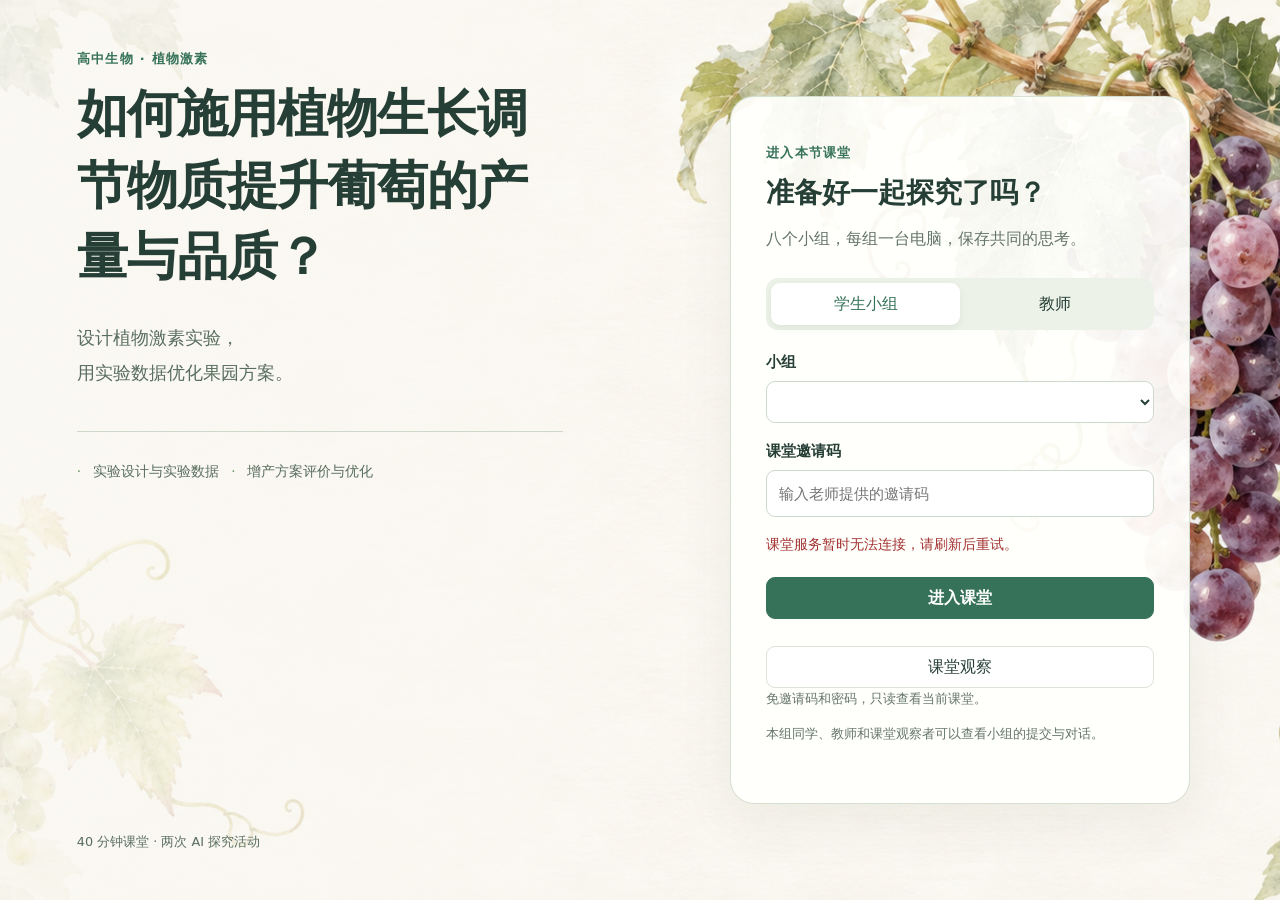
==== commit b239ba86: "Update classroom landing page research question" ====
--- a/classroom-ai-prototype/index.html
+++ b/classroom-ai-prototype/index.html
@@ -1,8 +1,8 @@
 <!doctype html>
-<html lang="zh-CN"><head><meta charset="utf-8"><meta name="viewport" content="width=device-width,initial-scale=1"><meta name="description" content="植物激素与葡萄增产：提交实验设计获取百粒质量，拍照评价增产方案"><title>植物激素与葡萄增产</title><link rel="icon" href="data:,"><link rel="stylesheet" href="lesson.css?v=20261009-observer"><link rel="stylesheet" href="botanical-background.css?v=20261008-green-theme"><link rel="stylesheet" href="student-sidebar.css?v=20261006a"></head>
+<html lang="zh-CN"><head><meta charset="utf-8"><meta name="viewport" content="width=device-width,initial-scale=1"><meta name="description" content="植物激素与葡萄增产：提交实验设计获取百粒质量，拍照评价增产方案"><title>植物激素与葡萄增产</title><link rel="icon" href="data:,"><link rel="stylesheet" href="lesson.css?v=20261009-observer"><link rel="stylesheet" href="teacher-chart.css?v=20261012"><link rel="stylesheet" href="botanical-background.css?v=20261008-green-theme"><link rel="stylesheet" href="student-sidebar.css?v=20261006a"></head>
 <body>
 <a class="skip-link" href="#main">跳到课堂内容</a>
-<section id="loginScreen" class="login-screen"><div class="login-intro"><div><p class="eyebrow">高中生物 · 植物激素</p><h1>怎样让葡萄，<br>长得大、品质好？</h1><p class="intro-text">设计植物激素实验，<br>用实验数据优化果园方案。</p><ol class="intro-steps"><li>实验设计与实验数据</li><li>增产方案评价与优化</li></ol></div><small>40 分钟课堂 · 两次 AI 探究活动</small></div>
+<section id="loginScreen" class="login-screen"><div class="login-intro"><div><p class="eyebrow">高中生物 · 植物激素</p><h1>如何施用植物生长调节物质提升葡萄的产量与品质？</h1><p class="intro-text">设计植物激素实验，<br>用实验数据优化果园方案。</p><ol class="intro-steps"><li>实验设计与实验数据</li><li>增产方案评价与优化</li></ol></div><small>40 分钟课堂 · 两次 AI 探究活动</small></div>
 <form id="loginForm" class="login-form"><p class="eyebrow">进入本节课堂</p><h2>准备好一起探究了吗？</h2><p class="muted">八个小组，每组一台电脑，保存共同的思考。</p><div class="role-tabs" role="group" aria-label="课堂身份"><button type="button" data-role="student" class="active" aria-pressed="true">学生小组</button><button type="button" data-role="teacher" aria-pressed="false">教师</button></div><label id="groupField">小组<select id="loginGroup" required></select></label><label id="nameField" class="hidden">教师<select id="loginName"></select></label><label>课堂邀请码<input id="classCode" autocomplete="off" required placeholder="输入老师提供的邀请码"></label><label id="teacherPasswordField" class="hidden">教师密码<input id="teacherPassword" type="password" autocomplete="current-password"></label><p id="loginError" class="error" role="alert"></p><button id="loginSubmit" class="primary" type="submit">进入课堂</button><button id="observerLogin" class="observer-login" type="button" aria-describedby="observerHint">课堂观察</button><p id="observerHint" class="fine">免邀请码和密码，只读查看当前课堂。</p><p class="fine">本组同学、教师和课堂观察者可以查看小组的提交与对话。</p></form></section>
 <div id="app" class="app hidden"><button id="sidebarToggle" type="button" class="sidebar-toggle" aria-label="展开课堂导航" title="展开课堂导航" aria-expanded="false" aria-controls="classroomSidebar"><span aria-hidden="true"></span></button><aside id="classroomSidebar" class="sidebar" aria-label="课堂导航"><p class="side-label">本次研究</p><label class="sr-only" for="lessonSelect">选择课次</label><select id="lessonSelect"></select><nav id="stageNav" aria-label="研究环节"></nav><div class="side-bottom"><button id="legacyButton" class="side-link">旧课记录</button><span id="identityLabel"></span><button id="logoutButton" class="side-link">退出课堂</button></div></aside>
 <main id="main" tabindex="-1"><header class="topbar"><span>生物学 / 植物生命活动的调节</span><div id="lessonHeading" class="lesson-heading hidden"><h1 id="questionTitle"></h1><span id="lessonReadOnly" class="state hidden">已归档，只读</span></div><div class="actions"><span id="groupBadge" class="group-badge hidden"></span><span id="syncStatus" role="status">正在同步</span><button id="refreshButton">刷新</button><span class="fine">AI 引导始终在场</span></div></header><div id="emptyState" class="empty hidden"></div>
@@ -10,7 +10,23 @@
 <div class="main-grid" id="mainGrid"><div id="workspace"><div id="studentWorkspace" class="student-grid">
 
 <section class="work-panel panel"><div class="panel-heading"><h2>本组研究记录</h2><span id="workState" class="state">未开始</span></div><p id="submissionTask" class="submission-task"></p><form id="workForm"><div id="workFields"></div><section id="modelTools" class="hidden"></section><div id="generalAttachments"><div class="attachment-head"><strong>本组附件</strong><div class="actions"><button type="button" id="cameraButton">拍照</button><button type="button" id="uploadButton">上传</button></div></div><input type="file" id="fileInput" multiple class="hidden" accept=".png,.jpg,.jpeg,.webp,.pdf,.doc,.docx,.xlsx,.csv,.txt,.md"><p id="attachmentHint" class="fine">拍照后确认即可自动交给 AI；选择文件上传后请点击提交。单份最大 20 MB。</p><div id="workFiles"></div></div><div id="submitRow" class="submit-row"><span id="saveStatus" role="status">草稿自动保存</span><button type="button" id="saveButton">保存草稿</button><button type="submit" id="submitButton" class="primary">提交本组成果</button></div></form><details id="versionsPanel" class="versions"><summary>查看提交与修改记录 <span id="versionCount"></span></summary><div id="versionsBody"></div></details></section></div>
-<section id="teacherWorkspace" class="hidden"><div class="overview-heading"><h2>全班探究进展</h2><button type="button" id="teachingGuide">提示词与评分量规</button><p id="overviewSummary" class="muted"></p></div><section id="teacherSummary" class="panel teacher-summary hidden" aria-labelledby="teacherSummaryTitle"><div class="panel-heading"><h2 id="teacherSummaryTitle">实验设计问题智能汇总</h2><div class="actions"><span class="state">随最新提交自动更新</span><button type="button" id="presentSummary">全屏展示问题</button></div></div><p class="fine">汇总各组实验设计中的具体不足及其影响，供教师查看与点评。点击组号查看设计，展开查看原文依据。</p><div id="teacherSummaryBody"></div></section><div id="groupGrid" class="group-grid"></div><div class="teacher-detail-grid"><section id="groupDetail" class="panel"></section><section class="panel teacher-materials"><div class="panel-heading"><h2>当前教学材料</h2></div><div id="teacherMaterials"></div></section></div><details class="panel event-panel"><summary>材料开放与分发记录</summary><div id="eventsBody"></div></details><div id="teacherFileList" class="hidden"></div></section></div>
+<section id="teacherWorkspace" class="hidden"><div class="overview-heading"><h2>全班探究进展</h2><button type="button" id="teachingGuide">提示词与评分量规</button><p id="overviewSummary" class="muted"></p></div><section id="teacherSummary" class="panel teacher-summary hidden" aria-labelledby="teacherSummaryTitle"><div class="panel-heading"><h2 id="teacherSummaryTitle">实验设计问题智能汇总</h2><div class="actions"><span class="state">随最新提交自动更新</span><button type="button" id="presentSummary">全屏展示问题</button></div></div><p class="fine">汇总各组实验设计中的具体不足及其影响，供教师查看与点评。点击组号查看设计，展开查看原文依据。</p><div id="teacherSummaryBody"></div></section><div id="groupGrid" class="group-grid"></div><div class="teacher-detail-grid"><section id="groupDetail" class="panel"></section><div class="teacher-support">
+<section id="teacherChart" class="panel teacher-chart hidden" aria-labelledby="teacherChartTitle">
+<div class="panel-heading"><h2 id="teacherChartTitle">实验数据助手</h2><span class="state">教师输入</span></div>
+<p class="teacher-chart-intro">输入你的问题或要求，查看实验数据柱状图。支持打字或语音输入。</p>
+<form id="teacherChartForm">
+<label class="sr-only" for="teacherChartInput">教师问题或要求</label>
+<textarea id="teacherChartInput" rows="4" placeholder="例如：请用柱状图比较不同处理下的葡萄百粒质量……" aria-describedby="teacherChartStatus"></textarea>
+<div class="teacher-chart-actions"><div class="actions"><button type="button" id="teacherChartMic" aria-pressed="false">语音输入</button><button type="button" id="teacherChartVoiceCancel" class="hidden">取消录音</button></div><button type="submit" id="teacherChartSubmit" class="primary">提交</button></div>
+<p id="teacherChartStatus" class="teacher-chart-status" role="status" aria-live="polite"></p>
+</form>
+<figure id="teacherChartResult" class="teacher-chart-result hidden">
+<a href="assets/grape-mass-chart.png" target="_blank" rel="noopener" aria-label="查看不同处理下的百粒质量柱状图大图（新窗口）"><img src="assets/grape-mass-chart.png" width="2400" height="1650" alt="不同处理下的百粒质量：蒸馏水 170 ± 5.7 g，GA₃ 225 ± 2.8 g，CPPU 300 ± 2.8 g，GA₃ + CPPU 320 ± 2.8 g。误差线表示原始数据中的 ± 数值，其统计含义未注明。"></a>
+<figcaption>点击图片查看大图</figcaption>
+</figure>
+</section>
+<section class="panel teacher-materials"><div class="panel-heading"><h2>当前教学材料</h2></div><div id="teacherMaterials"></div></section>
+</div></div><details class="panel event-panel"><summary>材料开放与分发记录</summary><div id="eventsBody"></div></details><div id="teacherFileList" class="hidden"></div></section></div>
 <aside id="aiPanel" class="ai-panel panel hidden" aria-label="AI 指导">
 <div id="conversationScroll"><p class="ai-notice">我会帮助检查方案与证据。结论由你们提出，实验结果以材料标注为准。</p><div id="assignmentArea"></div><div id="chatMessages" aria-live="polite"></div></div>
 <div id="chatAttachments"></div>
@@ -25,5 +41,5 @@
 <dialog id="historyDialog" class="history-dialog"><div class="panel-heading"><h2>旧课记录</h2><button id="closeHistory" aria-label="关闭旧课记录">×</button></div><div id="historyBody"></div></dialog>
 <dialog id="adjustDialog"><form id="adjustForm"><h2>调整本组假设情境</h2><p id="adjustInfo" class="muted"></p><label>匹配的处理<select id="adjustTreatment"></select></label><label>情境<select id="adjustVariant"><option value="0">情境 A</option><option value="1">情境 B</option><option value="2">情境 C</option></select></label><p id="adjustPreview"></p><label>调整依据<textarea id="adjustReason" minlength="2" maxlength="500" required placeholder="说明与本组方案的对应关系"></textarea></label><div class="actions"><button type="button" id="cancelAdjust">取消</button><button class="primary">保存调整</button></div></form></dialog>
 <dialog id="cameraDialog" class="camera-dialog" aria-labelledby="cameraTitle" aria-describedby="cameraStatus"><div class="panel-heading"><h2 id="cameraTitle">拍摄本组方案</h2><button type="button" id="cameraClose" aria-label="关闭拍照">×</button></div><div id="cameraStage" class="camera-stage"><video id="cameraVideo" autoplay muted playsinline class="hidden"></video><canvas id="cameraPhoto" class="hidden" role="img" tabindex="0" aria-label="待上传的照片，可缩放和拖动" aria-describedby="cameraEditHint"></canvas><span id="cameraPlaceholder">正在准备摄像头…</span></div><div id="cameraEditor" class="camera-editor hidden"><div class="camera-zoom-controls" role="group" aria-label="调整照片"><label for="cameraZoom">照片大小</label><button type="button" id="cameraZoomOut" aria-label="缩小照片">−</button><input id="cameraZoom" type="range" min="100" max="400" step="1" value="100" aria-label="照片缩放比例"><button type="button" id="cameraZoomIn" aria-label="放大照片">＋</button><output id="cameraZoomValue" for="cameraZoom">100%</output><button type="button" id="cameraRestore">还原</button></div><p id="cameraEditHint">滚轮缩放，拖动调整位置；仅上传照片框内的内容。也可用滑块缩放，选中照片后按方向键移动。</p></div><p id="cameraStatus" role="status"></p><div class="actions"><button type="button" id="cameraFile">上传文件</button><button type="button" id="cameraRetry" class="hidden">重试</button><button type="button" id="cameraShutter" class="primary">拍摄</button><button type="button" id="cameraConfirm" class="primary hidden">确认上传</button></div></dialog>
-<dialog id="scoreDialog"><form id="scoreForm"><h2>教师复核评分</h2><input type="hidden" id="scoreVersion"><div id="scoreFields"></div><label>调整依据<textarea id="scoreReason" required minlength="2" maxlength="1000"></textarea></label><div class="actions"><button type="button" id="scoreCancel">取消</button><button class="primary">保存修分</button></div></form></dialog><div id="toast" class="toast hidden" role="status" aria-live="polite"></div><script src="paths.js?v=1"></script><script src="camera.js?v=11"></script><script src="voice.js?v=2"></script><script src="score-bubble.js?v=20261009-observer"></script><script src="lesson-widgets.js?v=20261009-observer"></script><script src="student-sidebar.js?v=20261006a"></script><script src="chat-stream.js?v=20261006a"></script><script src="lesson.js?v=20261009-observer"></script>
+<dialog id="scoreDialog"><form id="scoreForm"><h2>教师复核评分</h2><input type="hidden" id="scoreVersion"><div id="scoreFields"></div><label>调整依据<textarea id="scoreReason" required minlength="2" maxlength="1000"></textarea></label><div class="actions"><button type="button" id="scoreCancel">取消</button><button class="primary">保存修分</button></div></form></dialog><div id="toast" class="toast hidden" role="status" aria-live="polite"></div><script src="paths.js?v=1"></script><script src="camera.js?v=11"></script><script src="voice.js?v=2"></script><script src="score-bubble.js?v=20261009-observer"></script><script src="lesson-widgets.js?v=20261009-observer"></script><script src="student-sidebar.js?v=20261006a"></script><script src="chat-stream.js?v=20261006a"></script><script src="teacher-chart.js?v=20261012"></script><script src="lesson.js?v=20261012-teacher-chart"></script>
 </body></html>
--- a/classroom-ai-prototype/teacher-chart.css
+++ b/classroom-ai-prototype/teacher-chart.css
@@ -0,0 +1,17 @@
+.teacher-support{display:grid;gap:20px;min-width:0}
+.teacher-chart .panel-heading{align-items:flex-start;margin-bottom:10px}
+.teacher-chart .panel-heading .state{white-space:nowrap}
+.teacher-chart-intro{margin:0 0 18px;color:var(--muted);font-size:.86rem;line-height:1.7}
+.teacher-chart textarea{min-height:116px;resize:vertical;line-height:1.7}
+.teacher-chart-actions{display:flex;align-items:center;justify-content:space-between;flex-wrap:wrap;gap:12px;margin-top:12px}
+.teacher-chart-actions .actions{flex-wrap:wrap}
+.teacher-chart-actions .primary{min-width:94px}
+.teacher-chart .is-recording{color:#9d352d;border-color:#d09b95;background:#fff3f1}
+.teacher-chart-status{margin:12px 0 0;min-height:1.5em;color:var(--muted);font-size:.82rem;line-height:1.6;overflow-wrap:anywhere}
+.teacher-chart-status.is-loading::before{content:"";display:inline-block;width:12px;height:12px;margin-right:8px;border:2px solid var(--line);border-top-color:var(--blue);border-radius:50%;vertical-align:-2px;animation:teacher-chart-spin .9s linear infinite}
+.teacher-chart-result{margin:18px 0 0;border-top:1px solid var(--line);padding-top:18px}
+.teacher-chart-result a{display:block;border:1px solid var(--line);border-radius:10px;overflow:hidden;background:white}
+.teacher-chart-result img{display:block;width:100%;height:auto}
+.teacher-chart-result figcaption{margin-top:8px;color:var(--muted);font-size:.78rem;text-align:right}
+@keyframes teacher-chart-spin{to{transform:rotate(360deg)}}
+@media(prefers-reduced-motion:reduce){.teacher-chart-status.is-loading::before{animation:none}}
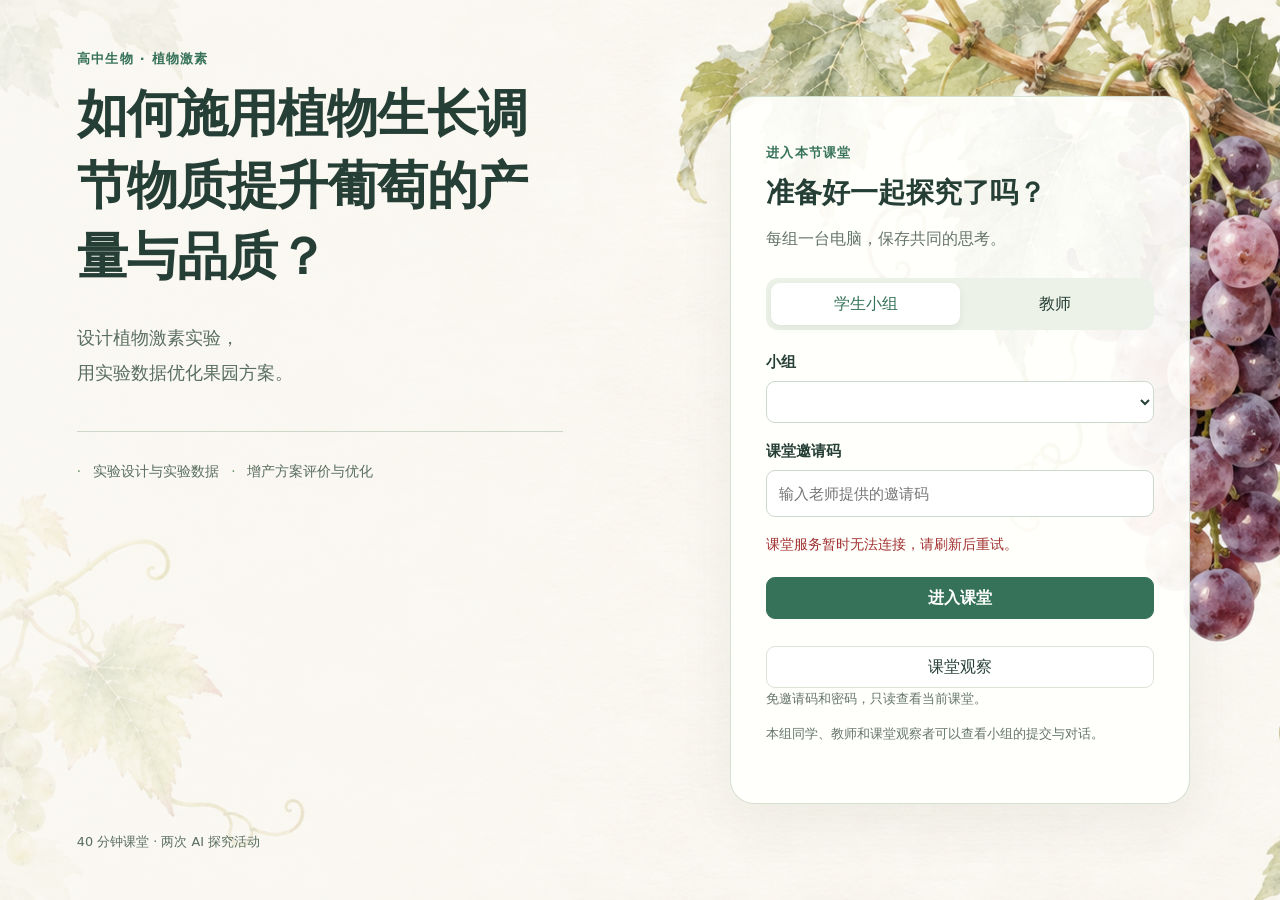
==== commit 42a03ccb: "Use six groups for current lesson classrooms" ====
--- a/classroom-ai-prototype/index.html
+++ b/classroom-ai-prototype/index.html
@@ -3,7 +3,7 @@
 <body>
 <a class="skip-link" href="#main">跳到课堂内容</a>
 <section id="loginScreen" class="login-screen"><div class="login-intro"><div><p class="eyebrow">高中生物 · 植物激素</p><h1>如何施用植物生长调节物质提升葡萄的产量与品质？</h1><p class="intro-text">设计植物激素实验，<br>用实验数据优化果园方案。</p><ol class="intro-steps"><li>实验设计与实验数据</li><li>增产方案评价与优化</li></ol></div><small>40 分钟课堂 · 两次 AI 探究活动</small></div>
-<form id="loginForm" class="login-form"><p class="eyebrow">进入本节课堂</p><h2>准备好一起探究了吗？</h2><p class="muted">八个小组，每组一台电脑，保存共同的思考。</p><div class="role-tabs" role="group" aria-label="课堂身份"><button type="button" data-role="student" class="active" aria-pressed="true">学生小组</button><button type="button" data-role="teacher" aria-pressed="false">教师</button></div><label id="groupField">小组<select id="loginGroup" required></select></label><label id="nameField" class="hidden">教师<select id="loginName"></select></label><label>课堂邀请码<input id="classCode" autocomplete="off" required placeholder="输入老师提供的邀请码"></label><label id="teacherPasswordField" class="hidden">教师密码<input id="teacherPassword" type="password" autocomplete="current-password"></label><p id="loginError" class="error" role="alert"></p><button id="loginSubmit" class="primary" type="submit">进入课堂</button><button id="observerLogin" class="observer-login" type="button" aria-describedby="observerHint">课堂观察</button><p id="observerHint" class="fine">免邀请码和密码，只读查看当前课堂。</p><p class="fine">本组同学、教师和课堂观察者可以查看小组的提交与对话。</p></form></section>
+<form id="loginForm" class="login-form"><p class="eyebrow">进入本节课堂</p><h2>准备好一起探究了吗？</h2><p class="muted">每组一台电脑，保存共同的思考。</p><div class="role-tabs" role="group" aria-label="课堂身份"><button type="button" data-role="student" class="active" aria-pressed="true">学生小组</button><button type="button" data-role="teacher" aria-pressed="false">教师</button></div><label id="groupField">小组<select id="loginGroup" required></select></label><label id="nameField" class="hidden">教师<select id="loginName"></select></label><label>课堂邀请码<input id="classCode" autocomplete="off" required placeholder="输入老师提供的邀请码"></label><label id="teacherPasswordField" class="hidden">教师密码<input id="teacherPassword" type="password" autocomplete="current-password"></label><p id="loginError" class="error" role="alert"></p><button id="loginSubmit" class="primary" type="submit">进入课堂</button><button id="observerLogin" class="observer-login" type="button" aria-describedby="observerHint">课堂观察</button><p id="observerHint" class="fine">免邀请码和密码，只读查看当前课堂。</p><p class="fine">本组同学、教师和课堂观察者可以查看小组的提交与对话。</p></form></section>
 <div id="app" class="app hidden"><button id="sidebarToggle" type="button" class="sidebar-toggle" aria-label="展开课堂导航" title="展开课堂导航" aria-expanded="false" aria-controls="classroomSidebar"><span aria-hidden="true"></span></button><aside id="classroomSidebar" class="sidebar" aria-label="课堂导航"><p class="side-label">本次研究</p><label class="sr-only" for="lessonSelect">选择课次</label><select id="lessonSelect"></select><nav id="stageNav" aria-label="研究环节"></nav><div class="side-bottom"><button id="legacyButton" class="side-link">旧课记录</button><span id="identityLabel"></span><button id="logoutButton" class="side-link">退出课堂</button></div></aside>
 <main id="main" tabindex="-1"><header class="topbar"><span>生物学 / 植物生命活动的调节</span><div id="lessonHeading" class="lesson-heading hidden"><h1 id="questionTitle"></h1><span id="lessonReadOnly" class="state hidden">已归档，只读</span></div><div class="actions"><span id="groupBadge" class="group-badge hidden"></span><span id="syncStatus" role="status">正在同步</span><button id="refreshButton">刷新</button><span class="fine">AI 引导始终在场</span></div></header><div id="emptyState" class="empty hidden"></div>
 <div id="lessonSurface"><details id="lessonMaterials" class="lesson-materials"><summary>查阅本课资料<span class="fine">点击展开 / 收起</span></summary><div class="materials-content"><div id="materialTabs" class="material-tabs" role="tablist"></div><div id="materialBody"></div></div></details><div id="teacherControls" class="teacher-controls hidden"></div>
@@ -36,10 +36,10 @@
 <aside id="studentScoreBubble" class="score-bubble hidden" aria-label="本组评分与反馈">
 <button type="button" id="scoreBubbleToggle" class="score-bubble-toggle" aria-expanded="false" aria-controls="studentScore"><span class="score-bubble-icon" aria-hidden="true">✦</span><span class="score-bubble-label"><strong>评分与反馈</strong><small id="scoreBubbleStage"></small></span><strong id="scoreBubblePoints" class="score-bubble-points" aria-live="polite"></strong><span id="scoreBubbleToggleText">展开</span></button>
 <div id="studentScore" class="score-bubble-body hidden"></div><div id="scoreBubbleActions" class="score-bubble-actions hidden"><button type="button" id="scoreBubbleMove">移到左侧</button><button type="button" id="scoreRevise" class="primary">修改本组成果</button></div></aside>
-<dialog id="presentationDialog" class="presentation-dialog single-projection" aria-labelledby="presentationTitle"><div id="presentationSurface" class="presentation-surface"><div class="presentation-top"><div><p class="eyebrow">全班交流</p><h2 id="presentationTitle"></h2></div><div class="actions"><button type="button" id="presentationMode" aria-pressed="false" aria-controls="comparison">展示小组与 AI 对话</button><button id="fullscreenButton">全屏</button><button id="closePresentation">关闭展示</button></div></div><div class="compare-controls"><label>展示小组<select id="presentationGroup"></select></label><button id="comparePrevious">← 上一组</button><button id="compareRefresh">更新展示</button><button id="compareNext">下一组 →</button><button id="compareAuto" aria-pressed="false">自动切换（20 秒）</button><span id="compareStatus" class="fine" role="status"></span></div><div id="comparison" class="comparison"></div></div></dialog>
+<dialog id="presentationDialog" class="presentation-dialog single-projection" aria-labelledby="presentationTitle"><div id="presentationSurface" class="presentation-surface"><div class="presentation-top"><div><p class="eyebrow">全班交流</p><h2 id="presentationTitle"></h2></div><div class="actions"><button type="button" id="presentationMode" aria-pressed="false" aria-controls="comparison">展示小组与 AI 对话</button><button id="fullscreenButton">全屏</button><button id="closePresentation">关闭展示</button></div></div><div class="compare-controls"><label>展示小组<select id="presentationGroup"></select></label><button id="comparePrevious">← 上一组</button><button id="compareRefresh">更新展示</button><button id="compareNext">下一组 →</button><button id="compareAuto" aria-pressed="false">自动切换（8 秒）</button><span id="compareStatus" class="fine" role="status"></span></div><div id="comparison" class="comparison"></div></div></dialog>
 <dialog id="summaryPresentationDialog" class="summary-presentation-dialog" aria-labelledby="summaryPresentationTitle"><div id="summaryPresentationSurface" class="presentation-surface"><div class="presentation-top"><div><p class="eyebrow">环节 2 · 教师查看 · 各组设计不足</p><h2 id="summaryPresentationTitle">实验设计问题智能汇总</h2></div><div class="actions"><button type="button" id="summaryFullscreen">全屏</button><button type="button" id="closeSummaryPresentation">关闭展示</button></div></div><div id="summaryPresentationBody" class="summary-presentation-body" tabindex="0" aria-label="实验设计问题，可滚动查看"></div></div></dialog>
 <dialog id="historyDialog" class="history-dialog"><div class="panel-heading"><h2>旧课记录</h2><button id="closeHistory" aria-label="关闭旧课记录">×</button></div><div id="historyBody"></div></dialog>
 <dialog id="adjustDialog"><form id="adjustForm"><h2>调整本组假设情境</h2><p id="adjustInfo" class="muted"></p><label>匹配的处理<select id="adjustTreatment"></select></label><label>情境<select id="adjustVariant"><option value="0">情境 A</option><option value="1">情境 B</option><option value="2">情境 C</option></select></label><p id="adjustPreview"></p><label>调整依据<textarea id="adjustReason" minlength="2" maxlength="500" required placeholder="说明与本组方案的对应关系"></textarea></label><div class="actions"><button type="button" id="cancelAdjust">取消</button><button class="primary">保存调整</button></div></form></dialog>
 <dialog id="cameraDialog" class="camera-dialog" aria-labelledby="cameraTitle" aria-describedby="cameraStatus"><div class="panel-heading"><h2 id="cameraTitle">拍摄本组方案</h2><button type="button" id="cameraClose" aria-label="关闭拍照">×</button></div><div id="cameraStage" class="camera-stage"><video id="cameraVideo" autoplay muted playsinline class="hidden"></video><canvas id="cameraPhoto" class="hidden" role="img" tabindex="0" aria-label="待上传的照片，可缩放和拖动" aria-describedby="cameraEditHint"></canvas><span id="cameraPlaceholder">正在准备摄像头…</span></div><div id="cameraEditor" class="camera-editor hidden"><div class="camera-zoom-controls" role="group" aria-label="调整照片"><label for="cameraZoom">照片大小</label><button type="button" id="cameraZoomOut" aria-label="缩小照片">−</button><input id="cameraZoom" type="range" min="100" max="400" step="1" value="100" aria-label="照片缩放比例"><button type="button" id="cameraZoomIn" aria-label="放大照片">＋</button><output id="cameraZoomValue" for="cameraZoom">100%</output><button type="button" id="cameraRestore">还原</button></div><p id="cameraEditHint">滚轮缩放，拖动调整位置；仅上传照片框内的内容。也可用滑块缩放，选中照片后按方向键移动。</p></div><p id="cameraStatus" role="status"></p><div class="actions"><button type="button" id="cameraFile">上传文件</button><button type="button" id="cameraRetry" class="hidden">重试</button><button type="button" id="cameraShutter" class="primary">拍摄</button><button type="button" id="cameraConfirm" class="primary hidden">确认上传</button></div></dialog>
-<dialog id="scoreDialog"><form id="scoreForm"><h2>教师复核评分</h2><input type="hidden" id="scoreVersion"><div id="scoreFields"></div><label>调整依据<textarea id="scoreReason" required minlength="2" maxlength="1000"></textarea></label><div class="actions"><button type="button" id="scoreCancel">取消</button><button class="primary">保存修分</button></div></form></dialog><div id="toast" class="toast hidden" role="status" aria-live="polite"></div><script src="paths.js?v=1"></script><script src="camera.js?v=11"></script><script src="voice.js?v=2"></script><script src="score-bubble.js?v=20261009-observer"></script><script src="lesson-widgets.js?v=20261009-observer"></script><script src="student-sidebar.js?v=20261006a"></script><script src="chat-stream.js?v=20261006a"></script><script src="teacher-chart.js?v=20261012"></script><script src="lesson.js?v=20261012-teacher-chart"></script>
+<dialog id="scoreDialog"><form id="scoreForm"><h2>教师复核评分</h2><input type="hidden" id="scoreVersion"><div id="scoreFields"></div><label>调整依据<textarea id="scoreReason" required minlength="2" maxlength="1000"></textarea></label><div class="actions"><button type="button" id="scoreCancel">取消</button><button class="primary">保存修分</button></div></form></dialog><div id="toast" class="toast hidden" role="status" aria-live="polite"></div><script src="paths.js?v=1"></script><script src="camera.js?v=11"></script><script src="voice.js?v=2"></script><script src="score-bubble.js?v=20261009-observer"></script><script src="lesson-widgets.js?v=20261009-observer"></script><script src="student-sidebar.js?v=20261006a"></script><script src="chat-stream.js?v=20261006a"></script><script src="teacher-chart.js?v=20261012"></script><script src="lesson.js?v=20261013-presentation-8s"></script>
 </body></html>
